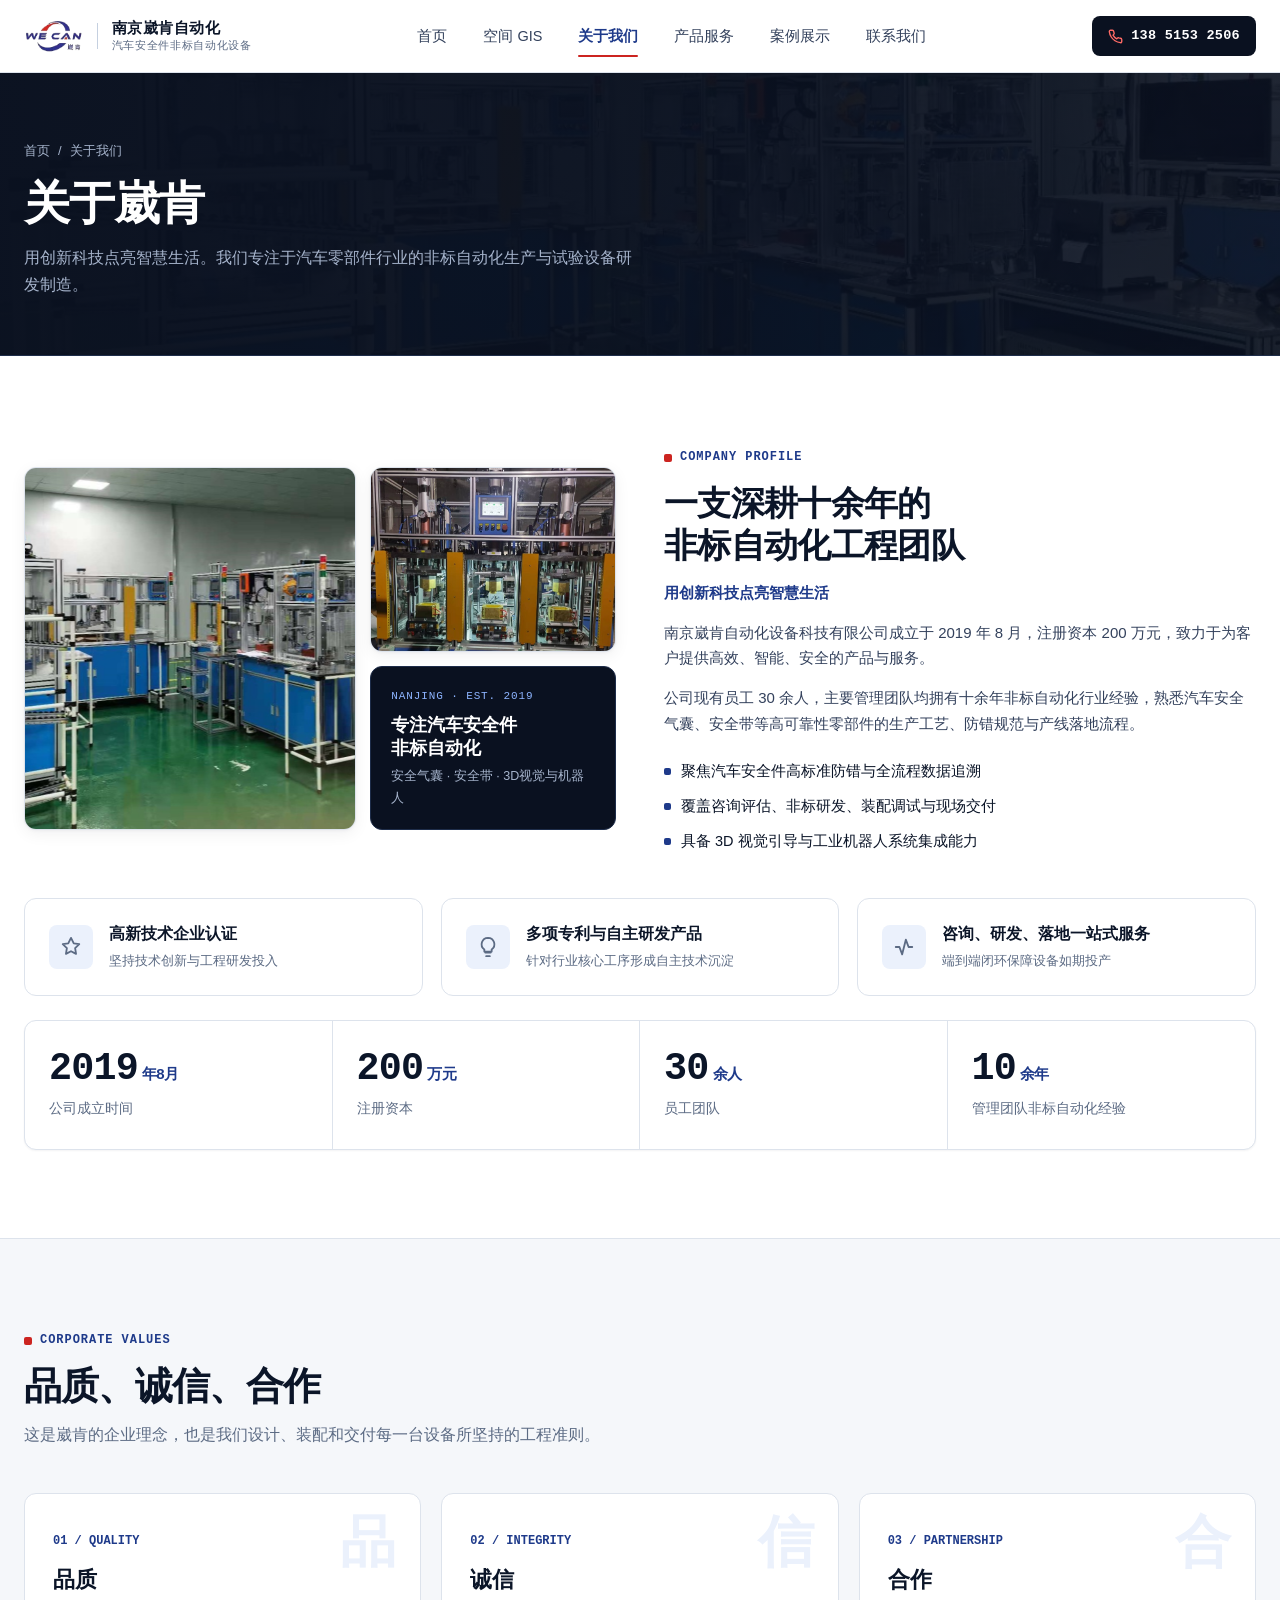
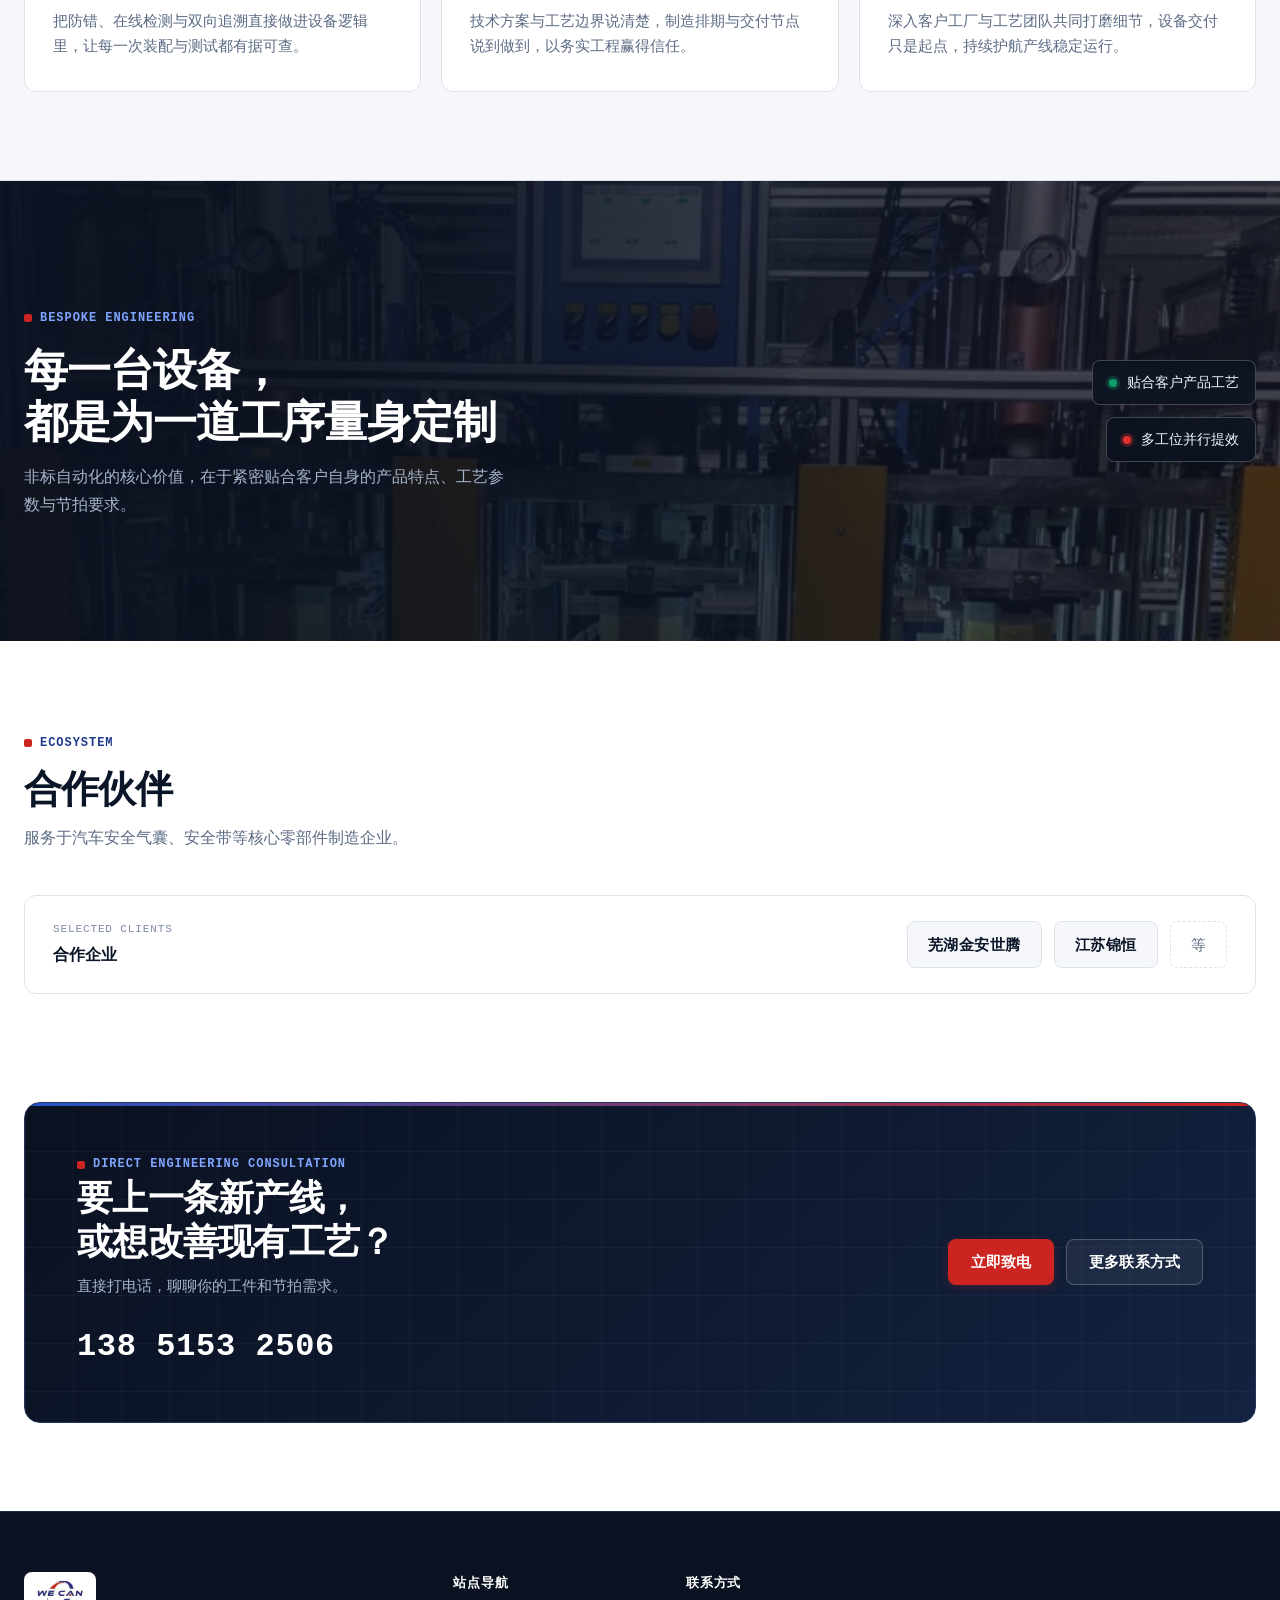
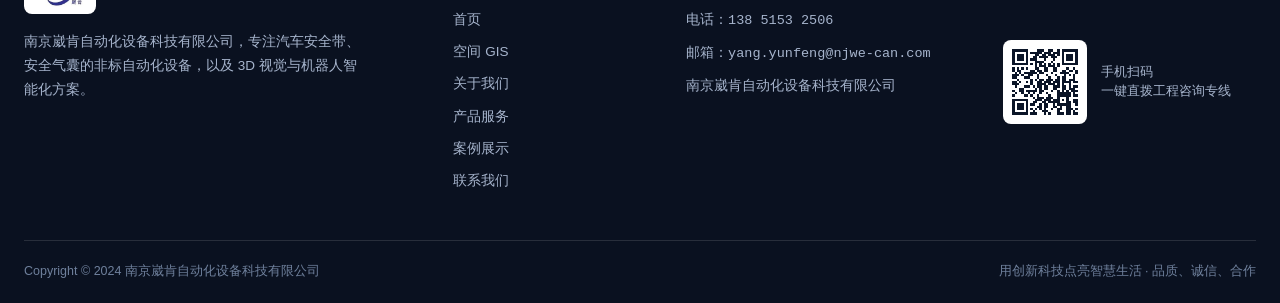
==== about.html @ 0ca87e06 "feat: Nanjing Weiken precision industrial portal and custom WebGIS spatial workbench" ====
<!DOCTYPE html>
<html lang="zh-CN">
<head>
  <meta charset="utf-8">
  <meta name="viewport" content="width=device-width, initial-scale=1">
  <title>关于我们 | 南京崴肯自动化设备科技有限公司</title>
  <meta name="description" content="南京崴肯自动化设备科技有限公司成立于2019年8月，注册资本200万元，员工30余人，管理团队拥有十余年非标自动化行业经验。">
  <link rel="icon" href="./img/logo.jpg">
  <link rel="stylesheet" href="./css/site.css">
</head>
<body>
  <header class="site-head" id="head">
    <div class="wrap">
      <a class="brand" href="./index.html" aria-label="南京崴肯自动化设备科技有限公司 首页">
        <span class="brand-mark"><img src="./img/logo-clean.png" alt="WE CAN 崴肯"></span>
        <span class="brand-sep" aria-hidden="true"></span>
        <span class="brand-text">
          <strong>南京崴肯自动化</strong>
          <small>汽车安全件非标自动化设备</small>
        </span>
      </a>
      <nav class="nav" id="nav" aria-label="主导航">
        <a href="./index.html">首页</a>
        <a href="./gis.html">空间 GIS</a>
        <a href="./about.html" aria-current="page">关于我们</a>
        <a href="./services.html">产品服务</a>
        <a href="./cases.html">案例展示</a>
        <a href="./contact.html">联系我们</a>
      </nav>
      <div class="head-actions">
        <a class="call-btn" href="tel:13851532506" aria-label="致电 138 5153 2506">
          <svg viewBox="0 0 24 24" fill="none" stroke="currentColor" stroke-width="2.2" stroke-linecap="round" stroke-linejoin="round" aria-hidden="true"><path d="M22 16.9v3a2 2 0 0 1-2.2 2 19.8 19.8 0 0 1-8.6-3.1 19.5 19.5 0 0 1-6-6A19.8 19.8 0 0 1 2.1 4.2 2 2 0 0 1 4.1 2h3a2 2 0 0 1 2 1.7c.1.9.4 1.8.7 2.7a2 2 0 0 1-.5 2.1L8 9.8a16 16 0 0 0 6 6l1.3-1.3a2 2 0 0 1 2.1-.4c.9.3 1.8.6 2.7.7a2 2 0 0 1 1.7 2z"/></svg>
          <span class="mono">138 5153 2506</span>
        </a>
        <button class="menu-btn" type="button" aria-controls="nav" aria-expanded="false" aria-label="打开菜单">
          <svg viewBox="0 0 24 24" fill="none" stroke="currentColor" stroke-width="2" stroke-linecap="round" aria-hidden="true"><path d="M4 7h16M4 12h16M4 17h16"/></svg>
        </button>
      </div>
    </div>
  </header>

  <main>
    <section class="page-hero">
      <div class="page-hero-bg" aria-hidden="true">
        <img src="./img/case-airbag-line.jpg" alt="" style="object-position:center 45%">
      </div>
      <div class="wrap">
        <p class="crumb rv"><a href="./index.html">首页</a> / <span>关于我们</span></p>
        <h1 class="rv d1">关于崴肯</h1>
        <p class="sub rv d2">用创新科技点亮智慧生活。我们专注于汽车零部件行业的非标自动化生产与试验设备研发制造。</p>
      </div>
    </section>

    <section class="sec">
      <div class="wrap">
        <div class="split-sec">
          <div class="about-mosaic rv">
            <div class="mosaic-card tall">
              <img src="./img/case-airbag-line.jpg" alt="南京崴肯安全气囊生产线实拍">
            </div>
            <div class="mosaic-card">
              <img src="./img/case-thermoform.jpg" alt="DAB 气袋热成型设备实拍" style="aspect-ratio:4/3;object-position:center 38%">
            </div>
            <div class="mosaic-stat">
              <small>NANJING · EST. 2019</small>
              <strong style="font-size:18px">专注汽车安全件<br>非标自动化</strong>
              <span>安全气囊 · 安全带 · 3D视觉与机器人</span>
            </div>
          </div>

          <div class="prose">
            <span class="eyebrow rv">COMPANY PROFILE</span>
            <h2 class="rv d1">一支深耕十余年的<br>非标自动化工程团队</h2>
            <p class="kicker rv d1">用创新科技点亮智慧生活</p>
            <p class="rv d2">南京崴肯自动化设备科技有限公司成立于 2019 年 8 月，注册资本 200 万元，致力于为客户提供高效、智能、安全的产品与服务。</p>
            <p class="rv d2">公司现有员工 30 余人，主要管理团队均拥有十余年非标自动化行业经验，熟悉汽车安全气囊、安全带等高可靠性零部件的生产工艺、防错规范与产线落地流程。</p>
            <ul class="feat-list rv d3">
              <li>聚焦汽车安全件高标准防错与全流程数据追溯</li>
              <li>覆盖咨询评估、非标研发、装配调试与现场交付</li>
              <li>具备 3D 视觉引导与工业机器人系统集成能力</li>
            </ul>
          </div>
        </div>

        <div class="cred-grid">
          <div class="cred-card rv">
            <span class="cred-icon"><svg viewBox="0 0 24 24" fill="none" stroke="currentColor" stroke-width="2" stroke-linecap="round" stroke-linejoin="round" aria-hidden="true"><path d="M12 2l3 6 6 .9-4.5 4.3 1 6.3L12 16.6 6.5 19.5l1-6.3L3 8.9 9 8z"/></svg></span>
            <div>
              <strong>高新技术企业认证</strong>
              <span>坚持技术创新与工程研发投入</span>
            </div>
          </div>
          <div class="cred-card rv d1">
            <span class="cred-icon"><svg viewBox="0 0 24 24" fill="none" stroke="currentColor" stroke-width="2" stroke-linecap="round" stroke-linejoin="round" aria-hidden="true"><path d="M9 18h6M10 22h4M12 2a7 7 0 0 0-4 12.7V17h8v-2.3A7 7 0 0 0 12 2z"/></svg></span>
            <div>
              <strong>多项专利与自主研发产品</strong>
              <span>针对行业核心工序形成自主技术沉淀</span>
            </div>
          </div>
          <div class="cred-card rv d2">
            <span class="cred-icon"><svg viewBox="0 0 24 24" fill="none" stroke="currentColor" stroke-width="2" stroke-linecap="round" stroke-linejoin="round" aria-hidden="true"><path d="M3 12h4l3 8 4-16 3 8h4"/></svg></span>
            <div>
              <strong>咨询、研发、落地一站式服务</strong>
              <span>端到端闭环保障设备如期投产</span>
            </div>
          </div>
        </div>

        <div class="kpi-box rv" style="margin-top:24px">
          <div class="kpi-grid">
            <div class="kpi-item">
              <div class="kpi-val"><span data-count="2019">2019</span><small>年8月</small></div>
              <div class="kpi-label">公司成立时间</div>
            </div>
            <div class="kpi-item">
              <div class="kpi-val"><span data-count="200">200</span><small>万元</small></div>
              <div class="kpi-label">注册资本</div>
            </div>
            <div class="kpi-item">
              <div class="kpi-val"><span data-count="30">30</span><small>余人</small></div>
              <div class="kpi-label">员工团队</div>
            </div>
            <div class="kpi-item">
              <div class="kpi-val"><span data-count="10">10</span><small>余年</small></div>
              <div class="kpi-label">管理团队非标自动化经验</div>
            </div>
          </div>
        </div>
      </div>
    </section>

    <section class="sec sec-subtle">
      <div class="wrap">
        <div class="sec-head">
          <div>
            <span class="eyebrow rv">CORPORATE VALUES</span>
            <h2 class="sec-title rv d1">品质、诚信、合作</h2>
            <p class="sec-lead rv d1">这是崴肯的企业理念，也是我们设计、装配和交付每一台设备所坚持的工程准则。</p>
          </div>
        </div>
        <div class="values-grid">
          <div class="value-card rv">
            <span class="value-glyph" aria-hidden="true">品</span>
            <span class="mono" style="font-size:12px;color:var(--brand);font-weight:600">01 / QUALITY</span>
            <h3>品质</h3>
            <p>把防错、在线检测与双向追溯直接做进设备逻辑里，让每一次装配与测试都有据可查。</p>
          </div>
          <div class="value-card rv d1">
            <span class="value-glyph" aria-hidden="true">信</span>
            <span class="mono" style="font-size:12px;color:var(--brand);font-weight:600">02 / INTEGRITY</span>
            <h3>诚信</h3>
            <p>技术方案与工艺边界说清楚，制造排期与交付节点说到做到，以务实工程赢得信任。</p>
          </div>
          <div class="value-card rv d2">
            <span class="value-glyph" aria-hidden="true">合</span>
            <span class="mono" style="font-size:12px;color:var(--brand);font-weight:600">03 / PARTNERSHIP</span>
            <h3>合作</h3>
            <p>深入客户工厂与工艺团队共同打磨细节，设备交付只是起点，持续护航产线稳定运行。</p>
          </div>
        </div>
      </div>
    </section>

    <section class="equip-band" aria-label="定制化设备理念">
      <div class="equip-band-bg" aria-hidden="true">
        <img src="./img/case-thermoform.jpg" alt="DAB 气袋热成型设备实拍" style="object-position:center 35%">
      </div>
      <div class="wrap">
        <div class="equip-band-inner">
          <div>
            <span class="eyebrow on-dark rv">BESPOKE ENGINEERING</span>
            <h2 class="rv d1">每一台设备，<br>都是为一道工序量身定制</h2>
            <p class="rv d2">非标自动化的核心价值，在于紧密贴合客户自身的产品特点、工艺参数与节拍要求。</p>
          </div>
          <div class="equip-callouts rv d2">
            <span class="callout-chip ok"><i aria-hidden="true"></i>贴合客户产品工艺</span>
            <span class="callout-chip"><i aria-hidden="true"></i>多工位并行提效</span>
          </div>
        </div>
      </div>
    </section>

    <section class="sec">
      <div class="wrap">
        <div class="sec-head">
          <div>
            <span class="eyebrow rv">ECOSYSTEM</span>
            <h2 class="sec-title rv d1">合作伙伴</h2>
            <p class="sec-lead rv d1">服务于汽车安全气囊、安全带等核心零部件制造企业。</p>
          </div>
        </div>
        <div class="partners-bar rv" style="margin-top:0">
          <div class="partners-label">
            <small>SELECTED CLIENTS</small>
            <strong>合作企业</strong>
          </div>
          <div class="partner-list">
            <span class="partner-item">芜湖金安世腾</span>
            <span class="partner-item">江苏锦恒</span>
            <span class="partner-item more">等</span>
          </div>
        </div>
      </div>
    </section>

    <div class="cta-wrap">
      <div class="wrap">
        <div class="cta-card rv">
          <div>
            <span class="eyebrow on-dark">DIRECT ENGINEERING CONSULTATION</span>
            <h2>要上一条新产线，<br>或想改善现有工艺？</h2>
            <p>直接打电话，聊聊你的工件和节拍需求。</p>
            <a class="cta-phone" href="tel:13851532506">138 5153 2506</a>
          </div>
          <div class="cta-actions">
            <a class="btn btn-red" href="tel:13851532506">立即致电</a>
            <a class="btn btn-ghost-dark" href="./contact.html">更多联系方式</a>
          </div>
        </div>
      </div>
    </div>
  </main>

  <footer class="site-foot">
    <div class="wrap foot-top">
      <div>
        <span class="foot-brand-badge"><img src="./img/logo.jpg" alt="WE CAN 崴肯"></span>
        <p class="foot-desc">南京崴肯自动化设备科技有限公司，专注汽车安全带、安全气囊的非标自动化设备，以及 3D 视觉与机器人智能化方案。</p>
      </div>
      <div>
        <h4>站点导航</h4>
        <ul class="foot-links">
          <li><a href="./index.html">首页</a></li>
          <li><a href="./gis.html">空间 GIS</a></li>
          <li><a href="./about.html">关于我们</a></li>
          <li><a href="./services.html">产品服务</a></li>
          <li><a href="./cases.html">案例展示</a></li>
          <li><a href="./contact.html">联系我们</a></li>
        </ul>
      </div>
      <div>
        <h4>联系方式</h4>
        <ul class="foot-links">
          <li><a href="tel:13851532506">电话：<span class="mono">138 5153 2506</span></a></li>
          <li><a href="mailto:yang.yunfeng@njwe-can.com">邮箱：<span class="mono">yang.yunfeng@njwe-can.com</span></a></li>
          <li>南京崴肯自动化设备科技有限公司</li>
        </ul>
      </div>
      <div class="foot-qr">
        <div class="foot-qr-box"><img src="./img/contact-qr.svg" alt="扫码拨打咨询电话 138 5153 2506"></div>
        <span>手机扫码<br>一键直拨工程咨询专线</span>
      </div>
    </div>
    <div class="wrap foot-bot">
      <span>Copyright © 2024 南京崴肯自动化设备科技有限公司</span>
      <span>用创新科技点亮智慧生活 · 品质、诚信、合作</span>
    </div>
  </footer>
  <script src="./js/site.js"></script>
</body>
</html>
---- css/site.css ----
/* ==========================================================================
   南京崴肯自动化设备科技有限公司 (WE CAN 崴肯)
   Precision Industrial Design System — v4.0
   Aesthetic: Swiss / German Precision Automation Editorial
   ========================================================================== */

:root {
  /* Surfaces — Architectural Daylight + Precision Anodized Dark */
  --bg: #FFFFFF;
  --bg-subtle: #F5F7FA;
  --bg-muted: #EDF1F7;
  --surface: #FFFFFF;
  --dark: #0A1120;
  --dark-2: #111B2E;
  --dark-3: #18253E;

  /* Ink */
  --ink: #0B1528;
  --ink-2: #33415C;
  --ink-3: #5C6B84;
  --ink-muted: #7C8AA3;
  --ink-on-dark: #F1F5FB;
  --ink-on-dark-2: #A6B4CC;
  --ink-on-dark-3: #6F809C;

  /* Brand Palette — Derived directly from WE CAN 崴肯 official mark */
  --brand: #1E3A8A;
  --brand-hi: #2553C7;
  --brand-soft: #EBF1FC;
  --brand-tint: rgba(37, 83, 199, 0.08);
  --red: #CC2420;
  --red-hi: #E0312C;
  --red-soft: #FDECEC;
  --ok: #0F9D6B;
  --ok-soft: rgba(15, 157, 107, 0.14);
  --warn: #D97706;
  --warn-soft: rgba(217, 119, 6, 0.16);

  /* Hairlines & Structural Rules */
  --line: #DDE3EC;
  --line-strong: #C5D0E0;
  --line-dark: rgba(255, 255, 255, 0.12);
  --line-dark-strong: rgba(255, 255, 255, 0.22);

  /* Typography */
  --font-sans: "PingFang SC", "HarmonyOS Sans SC", "Microsoft YaHei UI", "Microsoft YaHei", "Noto Sans SC", -apple-system, BlinkMacSystemFont, sans-serif;
  --font-mono: "JetBrains Mono", "Bahnschrift", "DIN Alternate", "SFMono-Regular", "Consolas", monospace;

  /* Layout & Radius */
  --wrap: 1240px;
  --r-xs: 4px;
  --r-sm: 8px;
  --r-md: 12px;
  --r-lg: 16px;
  --nav-h: 72px;

  /* Shadows — restrained architectural elevation */
  --shadow-xs: 0 1px 2px rgba(11, 21, 40, 0.05);
  --shadow-sm: 0 4px 16px rgba(11, 21, 40, 0.06), 0 1px 3px rgba(11, 21, 40, 0.04);
  --shadow-md: 0 14px 36px rgba(11, 21, 40, 0.09), 0 2px 8px rgba(11, 21, 40, 0.04);
  --shadow-dark: 0 24px 60px rgba(4, 9, 20, 0.42);

  /* Motion */
  --ease: cubic-bezier(0.22, 1, 0.36, 1);
}

/* ================= Reset & Base ================= */
*,
*::before,
*::after {
  box-sizing: border-box;
}

html {
  scroll-behavior: smooth;
  text-size-adjust: 100%;
}

body {
  margin: 0;
  font-family: var(--font-sans);
  font-size: 15px;
  line-height: 1.72;
  color: var(--ink);
  background: var(--bg);
  -webkit-font-smoothing: antialiased;
  -moz-osx-font-smoothing: grayscale;
  overflow-x: hidden;
}

img,
svg {
  display: block;
  max-width: 100%;
}

a {
  color: inherit;
  text-decoration: none;
}

button,
input,
select,
textarea {
  font: inherit;
  color: inherit;
}

h1, h2, h3, h4, p, figure, ul, ol {
  margin: 0;
}

ul, ol {
  padding: 0;
  list-style: none;
}

::selection {
  background: var(--brand);
  color: #fff;
}

:focus-visible {
  outline: 2px solid var(--brand-hi);
  outline-offset: 3px;
  border-radius: 4px;
}

.wrap {
  width: min(var(--wrap), 100% - 48px);
  margin-inline: auto;
}

.mono,
.num {
  font-family: var(--font-mono);
  font-variant-numeric: tabular-nums;
}

.sr-only {
  position: absolute;
  width: 1px;
  height: 1px;
  overflow: hidden;
  clip: rect(0 0 0 0);
  white-space: nowrap;
}

/* ================= Scroll Progress Bar ================= */
.scroll-progress {
  position: fixed;
  top: 0;
  left: 0;
  height: 2.5px;
  width: 0%;
  background: linear-gradient(90deg, var(--brand) 0%, var(--brand-hi) 75%, var(--red) 100%);
  z-index: 120;
  pointer-events: none;
  transition: width 0.08s linear;
}

/* ================= Header & Navigation ================= */
.site-head {
  position: sticky;
  top: 0;
  z-index: 90;
  background: rgba(255, 255, 255, 0.92);
  backdrop-filter: blur(14px) saturate(1.2);
  -webkit-backdrop-filter: blur(14px) saturate(1.2);
  border-bottom: 1px solid var(--line);
  transition: box-shadow 0.25s var(--ease), background-color 0.25s var(--ease);
}

.site-head.scrolled {
  background: rgba(255, 255, 255, 0.97);
  box-shadow: 0 4px 20px rgba(11, 21, 40, 0.06);
}

.site-head .wrap {
  display: flex;
  align-items: center;
  justify-content: space-between;
  gap: 24px;
  height: var(--nav-h);
}

.brand {
  display: inline-flex;
  align-items: center;
  gap: 14px;
  flex: none;
}

.brand-mark {
  display: inline-flex;
  align-items: center;
  height: 36px;
}

.brand-mark img {
  height: 34px;
  width: auto;
  object-fit: contain;
}

.brand-sep {
  width: 1px;
  height: 26px;
  background: var(--line-strong);
}

.brand-text {
  display: flex;
  flex-direction: column;
  line-height: 1.2;
}

.brand-text strong {
  font-size: 15px;
  font-weight: 700;
  color: var(--ink);
  letter-spacing: 0.03em;
}

.brand-text small {
  font-size: 11px;
  color: var(--ink-3);
  letter-spacing: 0.06em;
  margin-top: 2px;
}

.nav {
  display: flex;
  align-items: center;
  gap: 6px;
}

.nav a {
  position: relative;
  padding: 8px 15px;
  font-size: 14.5px;
  font-weight: 500;
  color: var(--ink-2);
  border-radius: var(--r-xs);
  transition: color 0.2s, background-color 0.2s;
}

.nav a:hover {
  color: var(--brand);
  background: var(--bg-subtle);
}

.nav a[aria-current="page"] {
  color: var(--brand);
  font-weight: 600;
}

.nav a[aria-current="page"]::after {
  content: "";
  position: absolute;
  left: 15px;
  right: 15px;
  bottom: -1px;
  height: 2px;
  background: var(--red);
  border-radius: 2px;
}

.head-actions {
  display: flex;
  align-items: center;
  gap: 12px;
  flex: none;
}

.call-btn {
  display: inline-flex;
  align-items: center;
  gap: 8px;
  height: 40px;
  padding: 0 16px;
  border-radius: var(--r-sm);
  background: var(--dark);
  color: #fff;
  font-size: 13.5px;
  font-weight: 600;
  letter-spacing: 0.02em;
  transition: background-color 0.2s var(--ease), transform 0.2s var(--ease);
}

.call-btn svg {
  width: 15px;
  height: 15px;
  color: #FF6B66;
}

.call-btn:hover {
  background: var(--brand);
  transform: translateY(-1px);
}

.menu-btn {
  display: none;
  align-items: center;
  justify-content: center;
  width: 40px;
  height: 40px;
  border: 1px solid var(--line);
  border-radius: var(--r-sm);
  background: #fff;
  color: var(--ink);
  cursor: pointer;
}

.menu-btn svg {
  width: 20px;
  height: 20px;
}

/* ================= Buttons ================= */
.btn {
  display: inline-flex;
  align-items: center;
  justify-content: center;
  gap: 9px;
  height: 46px;
  padding: 0 22px;
  border-radius: var(--r-sm);
  font-size: 14.5px;
  font-weight: 600;
  letter-spacing: 0.01em;
  border: 1px solid transparent;
  cursor: pointer;
  transition: background-color 0.2s var(--ease), border-color 0.2s var(--ease), color 0.2s var(--ease), transform 0.2s var(--ease), box-shadow 0.2s var(--ease);
  white-space: nowrap;
}

.btn svg {
  width: 16px;
  height: 16px;
  flex: none;
}

.btn-primary {
  background: var(--brand);
  color: #fff;
  box-shadow: 0 2px 10px rgba(30, 58, 138, 0.22);
}

.btn-primary:hover {
  background: var(--brand-hi);
  transform: translateY(-1px);
  box-shadow: 0 6px 18px rgba(37, 83, 199, 0.28);
}

.btn-red {
  background: var(--red);
  color: #fff;
  box-shadow: 0 2px 10px rgba(204, 36, 32, 0.24);
}

.btn-red:hover {
  background: var(--red-hi);
  transform: translateY(-1px);
  box-shadow: 0 6px 20px rgba(204, 36, 32, 0.34);
}

.btn-outline {
  background: #fff;
  color: var(--ink);
  border-color: var(--line-strong);
}

.btn-outline:hover {
  border-color: var(--brand);
  color: var(--brand);
  background: var(--brand-soft);
}

.btn-ghost-dark {
  background: rgba(255, 255, 255, 0.06);
  color: #fff;
  border-color: var(--line-dark-strong);
}

.btn-ghost-dark:hover {
  background: rgba(255, 255, 255, 0.14);
  border-color: rgba(255, 255, 255, 0.4);
}

.btn-sm {
  height: 36px;
  padding: 0 14px;
  font-size: 13px;
}

/* ================= Section Headings & Architectural Labels ================= */
.eyebrow {
  display: inline-flex;
  align-items: center;
  gap: 8px;
  font-family: var(--font-mono);
  font-size: 12px;
  font-weight: 600;
  letter-spacing: 0.08em;
  text-transform: uppercase;
  color: var(--brand);
}

.eyebrow::before {
  content: "";
  width: 8px;
  height: 8px;
  border-radius: 2px;
  background: var(--red);
  flex: none;
}

.eyebrow.on-dark {
  color: #7FA5FF;
}

.sec {
  padding: 88px 0;
}

.sec-subtle {
  background: var(--bg-subtle);
  border-top: 1px solid var(--line);
  border-bottom: 1px solid var(--line);
}

.sec-dark {
  background: var(--dark);
  color: var(--ink-on-dark);
}

.sec-head {
  display: flex;
  align-items: flex-end;
  justify-content: space-between;
  gap: 24px;
  margin-bottom: 44px;
}

.sec-title {
  font-size: clamp(28px, 3.2vw, 38px);
  font-weight: 700;
  line-height: 1.2;
  letter-spacing: -0.025em;
  color: var(--ink);
  margin-top: 12px;
}

.sec-dark .sec-title {
  color: #fff;
}

.sec-lead {
  margin-top: 12px;
  font-size: 15.5px;
  color: var(--ink-3);
  max-width: 600px;
}

.sec-dark .sec-lead {
  color: var(--ink-on-dark-2);
}

.more-link {
  display: inline-flex;
  align-items: center;
  gap: 8px;
  font-size: 14px;
  font-weight: 600;
  color: var(--brand);
  padding: 8px 0;
  border-bottom: 1.5px solid transparent;
  transition: border-color 0.2s, gap 0.2s;
  white-space: nowrap;
}

.more-link svg {
  width: 16px;
  height: 16px;
}

.more-link:hover {
  border-bottom-color: var(--brand);
  gap: 11px;
}

/* ================= HOME HERO — Split Precision Engineering Stage ================= */
.hero {
  position: relative;
  background:
    linear-gradient(to right, rgba(221, 227, 236, 0.35) 1px, transparent 1px) 0 0 / 64px 64px,
    linear-gradient(to bottom, rgba(221, 227, 236, 0.35) 1px, transparent 1px) 0 0 / 64px 64px,
    linear-gradient(180deg, #F8FAFD 0%, #FFFFFF 100%);
  border-bottom: 1px solid var(--line);
  padding: 56px 0 0;
}

.hero-grid {
  display: grid;
  grid-template-columns: minmax(0, 1.05fr) minmax(0, 0.95fr);
  gap: 44px;
  align-items: center;
  padding-bottom: 56px;
}

.hero-copy h1 {
  margin-top: 18px;
  font-size: clamp(34px, 4.3vw, 54px);
  font-weight: 800;
  line-height: 1.14;
  letter-spacing: -0.03em;
  color: var(--ink);
}

.hero-copy h1 .accent {
  color: var(--brand);
}

.hero-lead {
  margin-top: 20px;
  font-size: 16px;
  line-height: 1.8;
  color: var(--ink-2);
  max-width: 560px;
}

.hero-actions {
  display: flex;
  flex-wrap: wrap;
  gap: 12px;
  margin-top: 30px;
}

.hero-meta {
  display: flex;
  flex-wrap: wrap;
  align-items: center;
  gap: 20px;
  margin-top: 32px;
  padding-top: 22px;
  border-top: 1px solid var(--line);
}

.creed {
  display: inline-flex;
  align-items: center;
  gap: 10px;
  font-size: 13px;
  font-weight: 600;
  color: var(--ink-2);
}

.creed span {
  padding: 3px 10px;
  background: var(--bg-subtle);
  border: 1px solid var(--line);
  border-radius: var(--r-xs);
  letter-spacing: 0.12em;
}

.hero-cert {
  font-size: 13px;
  color: var(--ink-3);
  display: inline-flex;
  align-items: center;
  gap: 6px;
}

.hero-cert i {
  width: 6px;
  height: 6px;
  border-radius: 50%;
  background: var(--ok);
  display: inline-block;
}

/* ================= Interactive CAD 3D Point-Cloud Viewport ================= */
.cad-stage {
  background: var(--dark);
  border: 1px solid #1E2D4A;
  border-radius: var(--r-md);
  overflow: hidden;
  box-shadow: var(--shadow-dark);
  color: var(--ink-on-dark);
  display: flex;
  flex-direction: column;
}

.cad-bar {
  display: flex;
  align-items: center;
  justify-content: space-between;
  gap: 12px;
  padding: 11px 16px;
  background: #0D1628;
  border-bottom: 1px solid var(--line-dark);
  font-family: var(--font-mono);
  font-size: 11.5px;
  color: var(--ink-on-dark-2);
}

.cad-title {
  display: inline-flex;
  align-items: center;
  gap: 8px;
  font-weight: 600;
  color: #E2EBFA;
}

.cad-dot {
  width: 7px;
  height: 7px;
  border-radius: 50%;
  background: var(--ok);
  box-shadow: 0 0 0 3px rgba(15, 157, 107, 0.25);
}

.cad-tag {
  padding: 2px 7px;
  border-radius: 3px;
  background: rgba(255, 255, 255, 0.08);
  color: #9FB5D9;
  font-size: 10.5px;
}

.cad-modes {
  display: flex;
  gap: 6px;
  padding: 10px 14px;
  background: #0E182B;
  border-bottom: 1px solid var(--line-dark);
  overflow-x: auto;
}

.cad-mode-btn {
  padding: 6px 12px;
  border-radius: var(--r-xs);
  border: 1px solid transparent;
  background: transparent;
  color: var(--ink-on-dark-2);
  font-size: 12px;
  font-weight: 500;
  cursor: pointer;
  white-space: nowrap;
  transition: all 0.18s;
}

.cad-mode-btn:hover {
  color: #fff;
  background: rgba(255, 255, 255, 0.06);
}

.cad-mode-btn.active {
  background: rgba(37, 83, 199, 0.28);
  border-color: rgba(114, 158, 255, 0.5);
  color: #fff;
  font-weight: 600;
}

.cad-viewport {
  position: relative;
  height: 360px;
  background:
    radial-gradient(circle at 50% 48%, rgba(37, 83, 199, 0.16), transparent 64%),
    linear-gradient(to right, rgba(255, 255, 255, 0.03) 1px, transparent 1px) 0 0 / 32px 32px,
    linear-gradient(to bottom, rgba(255, 255, 255, 0.03) 1px, transparent 1px) 0 0 / 32px 32px,
    #080E1B;
  cursor: grab;
  user-select: none;
  touch-action: none;
}

.cad-viewport:active {
  cursor: grabbing;
}

.cad-viewport canvas {
  width: 100%;
  height: 100%;
  display: block;
}

/* Precision CAD corner ticks */
.cad-corner {
  position: absolute;
  width: 12px;
  height: 12px;
  pointer-events: none;
  border-color: rgba(140, 174, 235, 0.45);
  border-style: solid;
  border-width: 0;
}
.cad-corner.tl { top: 12px; left: 12px; border-top-width: 1.5px; border-left-width: 1.5px; }
.cad-corner.tr { top: 12px; right: 12px; border-top-width: 1.5px; border-right-width: 1.5px; }
.cad-corner.bl { bottom: 12px; left: 12px; border-bottom-width: 1.5px; border-left-width: 1.5px; }
.cad-corner.br { bottom: 12px; right: 12px; border-bottom-width: 1.5px; border-right-width: 1.5px; }

.cad-hint {
  position: absolute;
  left: 16px;
  bottom: 14px;
  padding: 4px 9px;
  border-radius: 4px;
  background: rgba(8, 14, 27, 0.78);
  border: 1px solid var(--line-dark);
  font-size: 11px;
  color: var(--ink-on-dark-2);
  pointer-events: none;
}

.cad-reset {
  position: absolute;
  right: 14px;
  bottom: 14px;
  padding: 4px 10px;
  border-radius: 4px;
  background: rgba(17, 27, 46, 0.88);
  border: 1px solid var(--line-dark-strong);
  color: #D5E2F8;
  font-size: 11px;
  cursor: pointer;
  transition: background 0.18s;
}

.cad-reset:hover {
  background: var(--brand);
  color: #fff;
  border-color: var(--brand-hi);
}

.cad-telemetry {
  display: grid;
  grid-template-columns: repeat(3, 1fr);
  border-top: 1px solid var(--line-dark);
  background: #0D1628;
}

.cad-telemetry > div {
  padding: 10px 14px;
  border-right: 1px solid var(--line-dark);
}

.cad-telemetry > div:last-child {
  border-right: 0;
}

.cad-telemetry span {
  display: block;
  font-size: 10.5px;
  color: var(--ink-on-dark-3);
  letter-spacing: 0.04em;
}

.cad-telemetry strong {
  display: block;
  margin-top: 2px;
  font-family: var(--font-mono);
  font-size: 13px;
  font-weight: 600;
  color: #EBF2FF;
}

/* ================= KPI Strip (Architectural Hairline Grid) ================= */
.kpi-strip {
  background: #fff;
  border-top: 1px solid var(--line);
}

.kpi-grid {
  display: grid;
  grid-template-columns: repeat(4, 1fr);
}

.kpi-item {
  padding: 28px 24px;
  border-right: 1px solid var(--line);
  position: relative;
}

.kpi-item:first-child {
  padding-left: 0;
}

.kpi-item:last-child {
  border-right: 0;
}

.kpi-val {
  font-family: var(--font-mono);
  font-size: clamp(30px, 3vw, 40px);
  font-weight: 700;
  line-height: 1.05;
  color: var(--ink);
  letter-spacing: -0.02em;
}

.kpi-val small {
  font-family: var(--font-sans);
  font-size: 15px;
  font-weight: 600;
  color: var(--brand);
  margin-left: 4px;
}

.kpi-label {
  margin-top: 8px;
  font-size: 13.5px;
  color: var(--ink-3);
}

/* Standalone boxed KPI card (about page) */
.kpi-box {
  background: #fff;
  border: 1px solid var(--line);
  border-radius: var(--r-md);
  overflow: hidden;
  box-shadow: var(--shadow-xs);
}

.kpi-box .kpi-item:first-child {
  padding-left: 24px;
}

/* ================= Capability Ticker (Restrained Technical Bar) ================= */
.cap-ticker {
  background: var(--dark);
  color: var(--ink-on-dark-2);
  border-bottom: 1px solid #1E2D4A;
  overflow: hidden;
  padding: 13px 0;
}

.cap-ticker-track {
  display: flex;
  width: max-content;
  gap: 32px;
  animation: ticker 34s linear infinite;
}

.cap-ticker:hover .cap-ticker-track {
  animation-play-state: paused;
}

.cap-ticker-track span {
  display: inline-flex;
  align-items: center;
  gap: 12px;
  font-size: 13px;
  font-weight: 500;
  letter-spacing: 0.04em;
  white-space: nowrap;
}

.cap-ticker-track span::before {
  content: "";
  width: 5px;
  height: 5px;
  background: var(--red);
  border-radius: 1px;
}

@keyframes ticker {
  from { transform: translateX(0); }
  to { transform: translateX(-50%); }
}

/* ================= Services Cards (Swiss Precision Bento) ================= */
.svc-grid {
  display: grid;
  grid-template-columns: repeat(3, 1fr);
  gap: 20px;
}

.svc-card {
  position: relative;
  display: flex;
  flex-direction: column;
  padding: 32px 28px;
  background: #fff;
  border: 1px solid var(--line);
  border-radius: var(--r-md);
  transition: border-color 0.25s var(--ease), transform 0.25s var(--ease), box-shadow 0.25s var(--ease);
  overflow: hidden;
}

.svc-card::before {
  content: "";
  position: absolute;
  top: 0;
  left: 0;
  right: 0;
  height: 3px;
  background: transparent;
  transition: background-color 0.25s;
}

.svc-card:hover {
  border-color: var(--brand-hi);
  transform: translateY(-4px);
  box-shadow: var(--shadow-md);
}

.svc-card:hover::before {
  background: var(--brand);
}

.svc-top {
  display: flex;
  align-items: center;
  justify-content: space-between;
  margin-bottom: 24px;
}

.svc-icon {
  width: 48px;
  height: 48px;
  border-radius: var(--r-sm);
  display: grid;
  place-items: center;
  background: var(--brand-soft);
  color: var(--brand);
  border: 1px solid rgba(30, 58, 138, 0.12);
}

.svc-icon.red {
  background: var(--red-soft);
  color: var(--red);
  border-color: rgba(204, 36, 32, 0.15);
}

.svc-icon.slate {
  background: var(--bg-muted);
  color: var(--ink);
  border-color: var(--line-strong);
}

.svc-icon svg {
  width: 24px;
  height: 24px;
}

.svc-idx {
  font-family: var(--font-mono);
  font-size: 12px;
  font-weight: 600;
  color: var(--ink-muted);
  letter-spacing: 0.08em;
}

.svc-card h3 {
  font-size: 19px;
  font-weight: 700;
  line-height: 1.38;
  color: var(--ink);
}

.svc-card p {
  margin-top: 12px;
  font-size: 14.5px;
  color: var(--ink-3);
  flex: 1;
}

.svc-foot {
  margin-top: 24px;
  padding-top: 16px;
  border-top: 1px solid var(--line);
  display: flex;
  align-items: center;
  justify-content: space-between;
  font-size: 13px;
  font-weight: 600;
  color: var(--brand);
}

.svc-foot svg {
  width: 15px;
  height: 15px;
  transition: transform 0.2s;
}

.svc-card:hover .svc-foot svg {
  transform: translateX(4px);
}

/* ================= Process Strip (01 咨询 / 02 研发 / 03 落地) ================= */
.process-grid {
  display: grid;
  grid-template-columns: repeat(3, 1fr);
  background: #fff;
  border: 1px solid var(--line);
  border-radius: var(--r-md);
  overflow: hidden;
  margin-top: 24px;
}

.process-step {
  display: flex;
  align-items: flex-start;
  gap: 16px;
  padding: 24px 26px;
  border-right: 1px solid var(--line);
}

.process-step:last-child {
  border-right: 0;
}

.step-num {
  font-family: var(--font-mono);
  font-size: 13px;
  font-weight: 700;
  color: var(--brand);
  background: var(--brand-soft);
  padding: 5px 10px;
  border-radius: var(--r-xs);
  flex: none;
  margin-top: 2px;
}

.process-step h4 {
  font-size: 16px;
  font-weight: 700;
  color: var(--ink);
}

.process-step p {
  margin-top: 4px;
  font-size: 13.5px;
  color: var(--ink-3);
}

/* ================= Full-Bleed Architectural Equipment Showcase Band ================= */
.equip-band {
  position: relative;
  min-height: 460px;
  display: flex;
  align-items: center;
  overflow: hidden;
  background: var(--dark);
  color: #fff;
}

.equip-band-bg {
  position: absolute;
  inset: 0;
}

.equip-band-bg img {
  width: 100%;
  height: 100%;
  object-fit: cover;
  object-position: center 45%;
  opacity: 0.48;
  transform: scale(1.03);
}

.equip-band-bg::after {
  content: "";
  position: absolute;
  inset: 0;
  background: linear-gradient(90deg, rgba(10, 17, 32, 0.94) 0%, rgba(10, 17, 32, 0.72) 48%, rgba(10, 17, 32, 0.25) 100%);
}

.equip-band-inner {
  position: relative;
  z-index: 2;
  display: grid;
  grid-template-columns: minmax(0, 1fr) minmax(0, 1fr);
  gap: 40px;
  align-items: center;
  padding: 72px 0;
}

.equip-band h2 {
  font-size: clamp(30px, 3.6vw, 44px);
  font-weight: 800;
  line-height: 1.18;
  letter-spacing: -0.025em;
  margin-top: 14px;
}

.equip-band p {
  margin-top: 16px;
  font-size: 16px;
  color: var(--ink-on-dark-2);
  max-width: 480px;
}

.equip-callouts {
  display: flex;
  flex-direction: column;
  gap: 12px;
  align-items: flex-end;
}

.callout-chip {
  display: inline-flex;
  align-items: center;
  gap: 10px;
  padding: 10px 16px;
  background: rgba(10, 17, 32, 0.84);
  backdrop-filter: blur(8px);
  border: 1px solid var(--line-dark-strong);
  border-radius: var(--r-sm);
  font-size: 13.5px;
  font-weight: 500;
  color: #EEF4FF;
}

.callout-chip i {
  width: 8px;
  height: 8px;
  border-radius: 50%;
  background: var(--red-hi);
  box-shadow: 0 0 0 3px rgba(224, 49, 44, 0.28);
}

.callout-chip.ok i {
  background: var(--ok);
  box-shadow: 0 0 0 3px rgba(15, 157, 107, 0.28);
}

/* ================= Interactive MES Bidirectional Traceability Console ================= */
.mes-console {
  background: var(--dark);
  border: 1px solid #1E2D4A;
  border-radius: var(--r-lg);
  overflow: hidden;
  color: var(--ink-on-dark);
  box-shadow: var(--shadow-dark);
}

.mes-top {
  display: flex;
  flex-wrap: wrap;
  align-items: center;
  justify-content: space-between;
  gap: 16px;
  padding: 20px 26px;
  background: #0D1628;
  border-bottom: 1px solid var(--line-dark);
}

.mes-title-group h3 {
  font-size: 18px;
  font-weight: 700;
  color: #fff;
  display: flex;
  align-items: center;
  gap: 10px;
}

.mes-badge {
  font-family: var(--font-mono);
  font-size: 11px;
  font-weight: 600;
  padding: 2px 8px;
  border-radius: 4px;
  background: rgba(37, 83, 199, 0.28);
  border: 1px solid rgba(114, 158, 255, 0.4);
  color: #B4CDFF;
}

.mes-title-group p {
  margin-top: 4px;
  font-size: 13px;
  color: var(--ink-on-dark-2);
}

.mes-controls {
  display: flex;
  flex-wrap: wrap;
  align-items: center;
  gap: 10px;
}

.seg-group {
  display: inline-flex;
  background: #080E1B;
  border: 1px solid var(--line-dark);
  border-radius: var(--r-sm);
  padding: 3px;
}

.seg-btn {
  padding: 7px 14px;
  border: 0;
  border-radius: 6px;
  background: transparent;
  color: var(--ink-on-dark-2);
  font-size: 12.5px;
  font-weight: 600;
  cursor: pointer;
  transition: all 0.18s;
}

.seg-btn.active {
  background: var(--brand-hi);
  color: #fff;
}

.mes-samples {
  display: flex;
  flex-wrap: wrap;
  align-items: center;
  gap: 8px;
  padding: 14px 26px;
  background: #0E182B;
  border-bottom: 1px solid var(--line-dark);
}

.mes-samples-label {
  font-size: 12px;
  color: var(--ink-on-dark-3);
  margin-right: 4px;
}

.sn-pill {
  display: inline-flex;
  align-items: center;
  gap: 8px;
  padding: 6px 12px;
  border-radius: var(--r-xs);
  background: rgba(255, 255, 255, 0.04);
  border: 1px solid var(--line-dark);
  font-family: var(--font-mono);
  font-size: 12px;
  color: var(--ink-on-dark-2);
  cursor: pointer;
  transition: all 0.18s;
}

.sn-pill:hover {
  border-color: rgba(255, 255, 255, 0.3);
  color: #fff;
}

.sn-pill.active {
  background: rgba(37, 83, 199, 0.25);
  border-color: #6B97FF;
  color: #fff;
}

.sn-status {
  font-size: 10px;
  font-weight: 700;
  padding: 1px 6px;
  border-radius: 3px;
}

.sn-status.ok {
  background: var(--ok-soft);
  color: #34D399;
}

.sn-status.ng {
  background: rgba(224, 49, 44, 0.22);
  color: #FF8A85;
}

.mes-body {
  padding: 26px;
}

/* 5-Station Pipeline */
.station-flow {
  display: grid;
  grid-template-columns: repeat(5, 1fr);
  gap: 12px;
  position: relative;
}

.station-node {
  position: relative;
  text-align: left;
  padding: 16px 14px;
  border-radius: var(--r-sm);
  background: var(--dark-2);
  border: 1px solid var(--line-dark);
  cursor: pointer;
  transition: all 0.2s var(--ease);
}

.station-node:hover {
  border-color: rgba(114, 158, 255, 0.5);
  transform: translateY(-2px);
}

.station-node.active {
  background: #162441;
  border-color: #6B97FF;
  box-shadow: 0 0 0 1px rgba(107, 151, 255, 0.4);
}

.station-node.blocked {
  border-color: rgba(224, 49, 44, 0.65);
  background: rgba(204, 36, 32, 0.12);
}

.station-node.skipped {
  opacity: 0.48;
}

.st-head {
  display: flex;
  align-items: center;
  justify-content: space-between;
  font-family: var(--font-mono);
  font-size: 11px;
  color: var(--ink-on-dark-3);
}

.st-pill {
  padding: 2px 6px;
  border-radius: 3px;
  font-weight: 700;
  font-size: 10px;
}

.st-pill.ok { background: var(--ok-soft); color: #34D399; }
.st-pill.ng { background: rgba(224, 49, 44, 0.25); color: #FF8A85; }
.st-pill.hold { background: rgba(255, 255, 255, 0.08); color: #94A3B8; }

.station-node h4 {
  margin-top: 10px;
  font-size: 14px;
  font-weight: 700;
  color: #fff;
}

.station-node p {
  margin-top: 4px;
  font-size: 12px;
  color: var(--ink-on-dark-2);
  line-height: 1.5;
}

/* Detail Telemetry Drawer */
.mes-detail {
  margin-top: 20px;
  padding: 20px 22px;
  border-radius: var(--r-sm);
  background: #080E1B;
  border: 1px solid var(--line-dark);
  display: grid;
  grid-template-columns: minmax(0, 1.15fr) minmax(0, 0.85fr);
  gap: 24px;
  align-items: start;
}

.mes-detail h4 {
  font-size: 15.5px;
  font-weight: 700;
  color: #fff;
  display: flex;
  align-items: center;
  gap: 10px;
}

.mes-detail-desc {
  margin-top: 8px;
  font-size: 13.5px;
  color: var(--ink-on-dark-2);
}

.mes-kv-grid {
  margin-top: 16px;
  display: grid;
  grid-template-columns: repeat(2, 1fr);
  gap: 10px;
}

.mes-kv {
  padding: 10px 12px;
  border-radius: 6px;
  background: var(--dark-2);
  border: 1px solid var(--line-dark);
}

.mes-kv span {
  display: block;
  font-size: 11px;
  color: var(--ink-on-dark-3);
}

.mes-kv strong {
  display: block;
  margin-top: 3px;
  font-family: var(--font-mono);
  font-size: 13px;
  color: #EBF2FF;
}

.mes-genealogy {
  padding: 16px;
  border-radius: 6px;
  background: var(--dark-2);
  border: 1px solid var(--line-dark);
}

.mes-genealogy-head {
  display: flex;
  align-items: center;
  justify-content: space-between;
  font-family: var(--font-mono);
  font-size: 11.5px;
  color: #9FB5D9;
  margin-bottom: 12px;
}

.genealogy-list {
  display: flex;
  flex-direction: column;
  gap: 8px;
}

.genealogy-row {
  display: flex;
  align-items: center;
  justify-content: space-between;
  gap: 10px;
  padding: 8px 10px;
  border-radius: 5px;
  background: rgba(8, 14, 27, 0.65);
  border: 1px solid var(--line-dark);
  font-size: 12.5px;
}

.genealogy-row span {
  color: var(--ink-on-dark-2);
}

.genealogy-row code {
  font-family: var(--font-mono);
  font-size: 12px;
  color: #8DB4FF;
}

/* ================= Case Cards (Home Editorial Gallery) ================= */
.cases-home-grid {
  display: grid;
  grid-template-columns: 1.2fr 1fr;
  gap: 20px;
}

.case-tile {
  display: flex;
  flex-direction: column;
  background: #fff;
  border: 1px solid var(--line);
  border-radius: var(--r-md);
  overflow: hidden;
  transition: border-color 0.25s var(--ease), transform 0.25s var(--ease), box-shadow 0.25s var(--ease);
}

.case-tile:hover {
  border-color: var(--brand-hi);
  transform: translateY(-3px);
  box-shadow: var(--shadow-md);
}

.case-tile.featured {
  grid-row: span 2;
}

.case-tile-media {
  position: relative;
  overflow: hidden;
  background: var(--bg-muted);
  aspect-ratio: 16 / 10;
}

.case-tile.featured .case-tile-media {
  aspect-ratio: 16 / 11;
  flex: 1;
  min-height: 290px;
}

/* Precision framed display for smaller photo (产品3.jpg) so it stays crisp */
.case-tile-media.framed {
  background:
    linear-gradient(to right, rgba(30, 58, 138, 0.05) 1px, transparent 1px) 0 0 / 20px 20px,
    linear-gradient(to bottom, rgba(30, 58, 138, 0.05) 1px, transparent 1px) 0 0 / 20px 20px,
    #EEF2F7;
  display: grid;
  place-items: center;
  padding: 18px;
}

.case-tile-media.framed img {
  width: auto;
  height: auto;
  max-width: 100%;
  max-height: 100%;
  object-fit: contain;
  border-radius: var(--r-sm);
  box-shadow: 0 10px 28px rgba(11, 21, 40, 0.16);
}

.case-tile-media img {
  width: 100%;
  height: 100%;
  object-fit: cover;
  transition: transform 0.55s var(--ease);
}

.case-tile:hover .case-tile-media img {
  transform: scale(1.03);
}

.case-tile-body {
  padding: 24px 26px;
}

.chip {
  display: inline-flex;
  align-items: center;
  gap: 6px;
  padding: 4px 10px;
  border-radius: var(--r-xs);
  font-size: 12px;
  font-weight: 600;
  background: var(--brand-soft);
  color: var(--brand);
}

.chip.belt {
  background: var(--red-soft);
  color: var(--red);
}

.case-tile-body h3 {
  margin-top: 12px;
  font-size: 20px;
  font-weight: 700;
  color: var(--ink);
  line-height: 1.3;
}

.case-tile-body p {
  margin-top: 8px;
  font-size: 14px;
  color: var(--ink-3);
}

.trace-pill {
  margin-top: 16px;
  display: inline-flex;
  align-items: center;
  gap: 10px;
  padding: 7px 12px;
  border-radius: var(--r-xs);
  background: var(--bg-subtle);
  border: 1px solid var(--line);
  font-size: 12.5px;
  font-weight: 600;
  color: var(--ink-2);
}

.trace-pill .arrows {
  font-family: var(--font-mono);
  color: var(--brand);
}

/* ================= Partners Bar ================= */
.partners-bar {
  margin-top: 28px;
  padding: 24px 28px;
  background: #fff;
  border: 1px solid var(--line);
  border-radius: var(--r-md);
  display: flex;
  flex-wrap: wrap;
  align-items: center;
  justify-content: space-between;
  gap: 20px;
}

.partners-label {
  display: flex;
  flex-direction: column;
}

.partners-label small {
  font-family: var(--font-mono);
  font-size: 11px;
  letter-spacing: 0.08em;
  color: var(--ink-muted);
  text-transform: uppercase;
}

.partners-label strong {
  font-size: 16px;
  color: var(--ink);
  margin-top: 2px;
}

.partner-list {
  display: flex;
  flex-wrap: wrap;
  align-items: center;
  gap: 12px;
}

.partner-item {
  padding: 10px 20px;
  border-radius: var(--r-sm);
  background: var(--bg-subtle);
  border: 1px solid var(--line);
  font-size: 15px;
  font-weight: 600;
  color: var(--ink);
  letter-spacing: 0.03em;
}

.partner-item.more {
  background: transparent;
  border-style: dashed;
  color: var(--ink-3);
  font-weight: 500;
}

/* ================= Subpage Architectural Hero ================= */
.page-hero {
  position: relative;
  background: var(--dark);
  color: #fff;
  padding: 64px 0 56px;
  overflow: hidden;
  border-bottom: 1px solid #1E2D4A;
}

.page-hero-bg {
  position: absolute;
  inset: 0;
}

.page-hero-bg img {
  width: 100%;
  height: 100%;
  object-fit: cover;
  opacity: 0.24;
}

.page-hero-bg::after {
  content: "";
  position: absolute;
  inset: 0;
  background: linear-gradient(100deg, rgba(10, 17, 32, 0.96) 0%, rgba(10, 17, 32, 0.8) 55%, rgba(10, 17, 32, 0.5) 100%);
}

.page-hero .wrap {
  position: relative;
  z-index: 2;
}

.crumb {
  display: inline-flex;
  align-items: center;
  gap: 8px;
  font-size: 13px;
  color: var(--ink-on-dark-2);
}

.crumb a:hover {
  color: #fff;
  text-decoration: underline;
}

.page-hero h1 {
  margin-top: 14px;
  font-size: clamp(32px, 4vw, 46px);
  font-weight: 800;
  letter-spacing: -0.025em;
  line-height: 1.15;
}

.page-hero .sub {
  margin-top: 14px;
  font-size: 16px;
  color: var(--ink-on-dark-2);
  max-width: 620px;
}

/* ================= About Page: Split Showcase & Editorial Mosaic ================= */
.split-sec {
  display: grid;
  grid-template-columns: minmax(0, 1fr) minmax(0, 1fr);
  gap: 48px;
  align-items: center;
}

.split-sec.rev .split-media {
  order: 2;
}

.about-mosaic {
  display: grid;
  grid-template-columns: 1.15fr 0.85fr;
  gap: 14px;
}

.mosaic-card {
  position: relative;
  border-radius: var(--r-md);
  overflow: hidden;
  border: 1px solid var(--line);
  background: var(--bg-muted);
  box-shadow: var(--shadow-sm);
}

.mosaic-card.tall {
  grid-row: span 2;
  min-height: 360px;
}

.mosaic-card img {
  width: 100%;
  height: 100%;
  object-fit: cover;
}

.mosaic-stat {
  padding: 20px;
  background: var(--dark);
  color: #fff;
  border-radius: var(--r-md);
  border: 1px solid #1E2D4A;
  display: flex;
  flex-direction: column;
  justify-content: space-between;
}

.mosaic-stat small {
  font-family: var(--font-mono);
  font-size: 11px;
  color: #8DB4FF;
  letter-spacing: 0.08em;
}

.mosaic-stat strong {
  margin-top: 8px;
  font-size: 20px;
  line-height: 1.3;
}

.mosaic-stat span {
  margin-top: 6px;
  font-size: 12.5px;
  color: var(--ink-on-dark-2);
}

.media-frame {
  position: relative;
  border-radius: var(--r-md);
  overflow: hidden;
  border: 1px solid var(--line);
  background: var(--bg-muted);
  box-shadow: var(--shadow-sm);
}

.media-frame img {
  width: 100%;
  aspect-ratio: 16 / 11;
  object-fit: cover;
}

.media-caption {
  display: flex;
  flex-wrap: wrap;
  align-items: center;
  justify-content: space-between;
  gap: 8px;
  padding: 12px 16px;
  background: #fff;
  border-top: 1px solid var(--line);
  font-size: 12.5px;
  color: var(--ink-3);
}

.media-tags {
  display: inline-flex;
  gap: 6px;
}

.media-tags span {
  padding: 2px 8px;
  border-radius: 4px;
  background: var(--bg-subtle);
  border: 1px solid var(--line);
  font-weight: 600;
  color: var(--ink-2);
}

.prose h2 {
  font-size: clamp(26px, 2.8vw, 34px);
  font-weight: 700;
  line-height: 1.24;
  letter-spacing: -0.02em;
  color: var(--ink);
  margin-top: 12px;
}

.prose .kicker {
  margin-top: 14px;
  font-size: 15px;
  font-weight: 600;
  color: var(--brand);
}

.prose p {
  margin-top: 14px;
  font-size: 15px;
  color: var(--ink-2);
}

.feat-list {
  margin-top: 22px;
  display: grid;
  gap: 10px;
}

.feat-list li {
  display: flex;
  align-items: center;
  gap: 10px;
  font-size: 14.5px;
  font-weight: 500;
  color: var(--ink);
}

.feat-list li::before {
  content: "";
  width: 7px;
  height: 7px;
  border-radius: 2px;
  background: var(--brand);
  flex: none;
}

/* Credentials Strip */
.cred-grid {
  display: grid;
  grid-template-columns: repeat(3, 1fr);
  gap: 18px;
  margin-top: 44px;
}

.cred-card {
  display: flex;
  align-items: center;
  gap: 16px;
  padding: 22px 24px;
  background: #fff;
  border: 1px solid var(--line);
  border-radius: var(--r-md);
}

.cred-icon {
  width: 44px;
  height: 44px;
  border-radius: var(--r-sm);
  background: var(--brand-soft);
  color: var(--brand);
  display: grid;
  place-items: center;
  flex: none;
}

.cred-icon svg {
  width: 22px;
  height: 22px;
}

.cred-card strong {
  font-size: 15.5px;
  color: var(--ink);
  display: block;
}

.cred-card span {
  font-size: 13px;
  color: var(--ink-3);
}

/* Values Grid (品质、诚信、合作) */
.values-grid {
  display: grid;
  grid-template-columns: repeat(3, 1fr);
  gap: 20px;
}

.value-card {
  padding: 32px 28px;
  background: #fff;
  border: 1px solid var(--line);
  border-radius: var(--r-md);
  position: relative;
  overflow: hidden;
}

.value-glyph {
  font-size: 56px;
  font-weight: 800;
  line-height: 1;
  color: var(--brand-soft);
  position: absolute;
  top: 20px;
  right: 24px;
  user-select: none;
  pointer-events: none;
}

.value-card h3 {
  font-size: 22px;
  font-weight: 700;
  color: var(--ink);
  margin-top: 10px;
}

.value-card p {
  margin-top: 10px;
  font-size: 14.5px;
  color: var(--ink-3);
}

/* ================= Services Page: Capability Matrix & Domains ================= */
.svc-row {
  padding: 56px 0;
  border-bottom: 1px solid var(--line);
}

.svc-row:last-child {
  border-bottom: 0;
}

.caps-grid {
  display: grid;
  grid-template-columns: repeat(3, 1fr);
  gap: 18px;
}

.cap-card {
  padding: 24px;
  background: #fff;
  border: 1px solid var(--line);
  border-radius: var(--r-md);
  display: flex;
  flex-direction: column;
  justify-content: space-between;
  transition: border-color 0.2s, box-shadow 0.2s;
}

.cap-card:hover {
  border-color: var(--brand-hi);
  box-shadow: var(--shadow-sm);
}

.cap-code {
  font-family: var(--font-mono);
  font-size: 11px;
  color: var(--brand);
  font-weight: 600;
}

.cap-card h3 {
  margin-top: 8px;
  font-size: 17px;
  font-weight: 700;
  color: var(--ink);
}

.cap-card p {
  margin-top: 8px;
  font-size: 14px;
  color: var(--ink-3);
}

.cap-src {
  margin-top: 18px;
  padding-top: 12px;
  border-top: 1px solid var(--line);
  font-size: 12px;
  color: var(--ink-muted);
}

.domains-grid {
  display: grid;
  grid-template-columns: repeat(2, 1fr);
  gap: 20px;
}

.domain-card {
  position: relative;
  display: flex;
  flex-direction: column;
  justify-content: flex-end;
  min-height: 280px;
  padding: 28px;
  border-radius: var(--r-md);
  overflow: hidden;
  background: var(--dark);
  color: #fff;
  border: 1px solid #1E2D4A;
}

.domain-card img {
  position: absolute;
  inset: 0;
  width: 100%;
  height: 100%;
  object-fit: cover;
  opacity: 0.48;
  transition: transform 0.5s var(--ease), opacity 0.3s;
}

.domain-card::after {
  content: "";
  position: absolute;
  inset: 0;
  background: linear-gradient(180deg, rgba(10, 17, 32, 0.1) 0%, rgba(10, 17, 32, 0.9) 100%);
}

.domain-card:hover img {
  transform: scale(1.04);
  opacity: 0.6;
}

.domain-card-body {
  position: relative;
  z-index: 2;
}

.domain-card-body h3 {
  font-size: 24px;
  font-weight: 700;
}

.domain-card-body p {
  margin-top: 6px;
  font-size: 14.5px;
  color: var(--ink-on-dark-2);
}

/* ================= Cases Page: Filter & Detailed Engineering Cards ================= */
.filter-bar {
  display: flex;
  flex-wrap: wrap;
  align-items: center;
  justify-content: space-between;
  gap: 16px;
  padding: 28px 0 24px;
  border-bottom: 1px solid var(--line);
}

.filter-group {
  display: flex;
  flex-wrap: wrap;
  gap: 8px;
}

.filter-btn {
  display: inline-flex;
  align-items: center;
  gap: 8px;
  padding: 9px 18px;
  border-radius: var(--r-sm);
  border: 1px solid var(--line);
  background: #fff;
  color: var(--ink-2);
  font-size: 14px;
  font-weight: 600;
  cursor: pointer;
  transition: all 0.2s;
}

.filter-btn span {
  font-family: var(--font-mono);
  font-size: 12px;
  opacity: 0.7;
}

.filter-btn:hover {
  border-color: var(--brand);
  color: var(--brand);
}

.filter-btn[aria-pressed="true"] {
  background: var(--dark);
  border-color: var(--dark);
  color: #fff;
}

.filter-note {
  font-size: 13px;
  color: var(--ink-3);
}

.case-list {
  display: grid;
  gap: 24px;
  margin-top: 28px;
}

.case-card {
  display: grid;
  grid-template-columns: minmax(0, 1.05fr) minmax(0, 0.95fr);
  background: #fff;
  border: 1px solid var(--line);
  border-radius: var(--r-md);
  overflow: hidden;
  box-shadow: var(--shadow-xs);
  transition: box-shadow 0.25s var(--ease), border-color 0.25s;
}

.case-card:hover {
  border-color: var(--line-strong);
  box-shadow: var(--shadow-md);
}

.case-card.hidden {
  display: none;
}

.case-media-btn {
  position: relative;
  border: 0;
  padding: 0;
  background: var(--bg-muted);
  cursor: zoom-in;
  overflow: hidden;
  display: block;
  width: 100%;
  min-height: 320px;
}

.case-media-btn img {
  width: 100%;
  height: 100%;
  object-fit: cover;
  transition: transform 0.5s var(--ease);
}

.case-media-btn:hover img {
  transform: scale(1.03);
}

.case-media-btn.framed {
  background:
    linear-gradient(to right, rgba(30, 58, 138, 0.05) 1px, transparent 1px) 0 0 / 22px 22px,
    linear-gradient(to bottom, rgba(30, 58, 138, 0.05) 1px, transparent 1px) 0 0 / 22px 22px,
    #EEF2F7;
  display: grid;
  place-items: center;
  padding: 28px;
}

.case-media-btn.framed img {
  width: auto;
  height: auto;
  max-width: 100%;
  max-height: 290px;
  object-fit: contain;
  border-radius: var(--r-sm);
  box-shadow: 0 14px 36px rgba(11, 21, 40, 0.16);
}

.zoom-pill {
  position: absolute;
  right: 14px;
  bottom: 14px;
  display: inline-flex;
  align-items: center;
  gap: 6px;
  padding: 7px 12px;
  border-radius: var(--r-xs);
  background: rgba(10, 17, 32, 0.84);
  color: #fff;
  font-size: 12.5px;
  font-weight: 500;
  backdrop-filter: blur(6px);
}

.zoom-pill svg {
  width: 14px;
  height: 14px;
}

.case-info {
  padding: 34px 36px;
  display: flex;
  flex-direction: column;
  justify-content: center;
}

.case-info-head {
  display: flex;
  align-items: center;
  justify-content: space-between;
  gap: 12px;
}

.case-id {
  font-family: var(--font-mono);
  font-size: 12px;
  color: var(--ink-muted);
}

.case-info h2 {
  margin-top: 14px;
  font-size: 26px;
  font-weight: 700;
  color: var(--ink);
  line-height: 1.25;
}

.case-info > p {
  margin-top: 12px;
  font-size: 15px;
  color: var(--ink-2);
}

.spec-tags {
  margin-top: 20px;
  display: grid;
  grid-template-columns: repeat(2, minmax(0, 1fr));
  gap: 10px;
}

.spec-tag {
  display: flex;
  align-items: center;
  gap: 8px;
  padding: 10px 12px;
  border-radius: var(--r-xs);
  background: var(--bg-subtle);
  border: 1px solid var(--line);
  font-size: 13.5px;
  font-weight: 500;
  color: var(--ink);
}

.spec-tag i {
  width: 6px;
  height: 6px;
  border-radius: 2px;
  background: var(--brand);
  flex: none;
}

/* ================= Lightbox Modal ================= */
.lightbox {
  position: fixed;
  inset: 0;
  z-index: 200;
  background: rgba(6, 11, 22, 0.92);
  backdrop-filter: blur(10px);
  display: flex;
  flex-direction: column;
  align-items: center;
  justify-content: center;
  padding: 24px;
  opacity: 0;
  pointer-events: none;
  transition: opacity 0.22s var(--ease);
}

.lightbox.open {
  opacity: 1;
  pointer-events: auto;
}

.lightbox-stage {
  position: relative;
  max-width: min(1040px, 100%);
  max-height: 76vh;
  display: flex;
  align-items: center;
  justify-content: center;
}

.lightbox-stage img {
  max-width: 100%;
  max-height: 74vh;
  border-radius: var(--r-sm);
  box-shadow: 0 24px 70px rgba(0, 0, 0, 0.6);
  background: #0F172A;
}

.lightbox-bar {
  margin-top: 18px;
  width: min(1040px, 100%);
  display: flex;
  align-items: center;
  justify-content: space-between;
  gap: 16px;
  color: #fff;
}

.lightbox-caption strong {
  font-size: 16px;
  display: block;
}

.lightbox-caption span {
  font-size: 13px;
  color: var(--ink-on-dark-2);
}

.lightbox-nav {
  display: flex;
  align-items: center;
  gap: 8px;
}

.lb-btn {
  width: 40px;
  height: 40px;
  border-radius: var(--r-sm);
  border: 1px solid var(--line-dark-strong);
  background: rgba(255, 255, 255, 0.08);
  color: #fff;
  display: grid;
  place-items: center;
  cursor: pointer;
  transition: background 0.18s;
}

.lb-btn:hover {
  background: var(--brand-hi);
}

.lightbox-close {
  position: fixed;
  top: 20px;
  right: 24px;
}

/* ================= Contact Page ================= */
.contact-cards {
  display: grid;
  grid-template-columns: 1.25fr 1fr 1fr;
  gap: 20px;
  margin-top: 40px;
}

.ccard {
  padding: 28px;
  background: #fff;
  border: 1px solid var(--line);
  border-radius: var(--r-md);
  display: flex;
  flex-direction: column;
  justify-content: space-between;
  gap: 18px;
}

.ccard.hotline {
  background: var(--dark);
  border-color: #1E2D4A;
  color: #fff;
}

.ccard-label {
  font-family: var(--font-mono);
  font-size: 11.5px;
  font-weight: 600;
  letter-spacing: 0.08em;
  text-transform: uppercase;
  color: var(--brand);
}

.ccard.hotline .ccard-label {
  color: #8DB4FF;
}

.ccard h2 {
  font-size: 22px;
  font-weight: 700;
  line-height: 1.3;
  margin-top: 6px;
}

.phone-display {
  display: inline-block;
  margin-top: 12px;
  font-family: var(--font-mono);
  font-size: clamp(26px, 2.8vw, 34px);
  font-weight: 700;
  letter-spacing: 0.02em;
  color: #fff;
}

.email-display {
  margin-top: 8px;
  font-family: var(--font-mono);
  font-size: 16px;
  font-weight: 600;
  color: var(--ink);
  word-break: break-all;
}

.qr-box {
  display: flex;
  align-items: center;
  gap: 18px;
}

.qr-frame {
  width: 108px;
  height: 108px;
  padding: 6px;
  background: #fff;
  border: 1px solid var(--line);
  border-radius: var(--r-sm);
  flex: none;
}

.qr-frame img {
  width: 100%;
  height: 100%;
}

/* Demand Brief Workbench */
.brief-grid {
  margin-top: 28px;
  display: grid;
  grid-template-columns: minmax(0, 1.2fr) minmax(0, 0.8fr);
  gap: 24px;
  align-items: start;
}

.brief-form-card {
  padding: 34px;
  background: #fff;
  border: 1px solid var(--line);
  border-radius: var(--r-md);
}

.brief-form-card h2 {
  font-size: 24px;
  font-weight: 700;
  color: var(--ink);
}

.brief-form-card > p {
  margin-top: 6px;
  font-size: 14px;
  color: var(--ink-3);
}

.need-form {
  margin-top: 24px;
  display: grid;
  grid-template-columns: repeat(2, minmax(0, 1fr));
  gap: 16px;
}

.field {
  display: flex;
  flex-direction: column;
  gap: 6px;
}

.field.full {
  grid-column: 1 / -1;
}

.field label {
  font-size: 13px;
  font-weight: 600;
  color: var(--ink-2);
}

.field label em {
  color: var(--red);
  font-style: normal;
  margin-left: 3px;
}

.field input,
.field select,
.field textarea {
  width: 100%;
  padding: 11px 14px;
  border-radius: var(--r-sm);
  border: 1px solid var(--line-strong);
  background: var(--bg-subtle);
  color: var(--ink);
  font-size: 14.5px;
  transition: border-color 0.18s, background-color 0.18s, box-shadow 0.18s;
}

.field input:focus,
.field select:focus,
.field textarea:focus {
  outline: none;
  border-color: var(--brand-hi);
  background: #fff;
  box-shadow: 0 0 0 3px var(--brand-tint);
}

.field textarea {
  min-height: 116px;
  resize: vertical;
}

.form-actions {
  grid-column: 1 / -1;
  display: flex;
  flex-wrap: wrap;
  align-items: center;
  gap: 12px;
  margin-top: 4px;
}

.brief-preview {
  padding: 28px;
  background: var(--dark);
  border: 1px solid #1E2D4A;
  border-radius: var(--r-md);
  color: var(--ink-on-dark);
}

.brief-preview-head {
  display: flex;
  align-items: center;
  justify-content: space-between;
  padding-bottom: 14px;
  border-bottom: 1px solid var(--line-dark);
  font-family: var(--font-mono);
  font-size: 11.5px;
  color: #8DB4FF;
}

.brief-preview pre {
  margin: 16px 0 0;
  font-family: var(--font-mono);
  font-size: 12.5px;
  line-height: 1.75;
  color: #DCE6F7;
  white-space: pre-wrap;
  word-break: break-word;
}

.brief-preview-foot {
  margin-top: 20px;
  padding-top: 16px;
  border-top: 1px solid var(--line-dark);
  font-size: 12.5px;
  color: var(--ink-on-dark-2);
}

/* ================= Dark Architectural CTA Band ================= */
.cta-wrap {
  padding: 20px 0 88px;
}

.cta-card {
  position: relative;
  padding: 48px 52px;
  border-radius: var(--r-lg);
  background:
    linear-gradient(to right, rgba(255, 255, 255, 0.03) 1px, transparent 1px) 0 0 / 48px 48px,
    linear-gradient(to bottom, rgba(255, 255, 255, 0.03) 1px, transparent 1px) 0 0 / 48px 48px,
    linear-gradient(135deg, #0A1120 0%, #132240 100%);
  border: 1px solid #223559;
  color: #fff;
  display: flex;
  flex-wrap: wrap;
  align-items: center;
  justify-content: space-between;
  gap: 32px;
  overflow: hidden;
}

.cta-card::after {
  content: "";
  position: absolute;
  top: 0;
  left: 0;
  width: 100%;
  height: 3px;
  background: linear-gradient(90deg, var(--brand-hi), var(--red));
}

.cta-card h2 {
  font-size: clamp(26px, 3vw, 36px);
  font-weight: 800;
  line-height: 1.2;
  letter-spacing: -0.02em;
}

.cta-card p {
  margin-top: 10px;
  font-size: 15px;
  color: var(--ink-on-dark-2);
}

.cta-phone {
  display: inline-block;
  margin-top: 20px;
  font-family: var(--font-mono);
  font-size: clamp(24px, 2.8vw, 32px);
  font-weight: 700;
  color: #fff;
  letter-spacing: 0.02em;
}

.cta-actions {
  display: flex;
  flex-wrap: wrap;
  gap: 12px;
}

/* ================= Footer ================= */
.site-foot {
  background: var(--dark);
  color: var(--ink-on-dark-2);
  border-top: 1px solid #1E2D4A;
}

.foot-top {
  display: grid;
  grid-template-columns: 1.4fr 0.7fr 1fr 0.9fr;
  gap: 36px;
  padding: 60px 0 48px;
}

.foot-brand-badge {
  display: inline-flex;
  align-items: center;
  padding: 7px 12px;
  background: #fff;
  border-radius: var(--r-sm);
}

.foot-brand-badge img {
  height: 28px;
  width: auto;
}

.foot-desc {
  margin-top: 16px;
  font-size: 13.5px;
  line-height: 1.75;
  color: var(--ink-on-dark-2);
  max-width: 340px;
}

.site-foot h4 {
  font-size: 13px;
  font-weight: 700;
  color: #fff;
  letter-spacing: 0.06em;
  margin-bottom: 14px;
}

.foot-links {
  display: grid;
  gap: 9px;
  font-size: 13.5px;
}

.foot-links a {
  transition: color 0.18s;
}

.foot-links a:hover {
  color: #fff;
}

.foot-qr {
  display: flex;
  align-items: center;
  gap: 14px;
}

.foot-qr-box {
  width: 84px;
  height: 84px;
  padding: 5px;
  background: #fff;
  border-radius: var(--r-sm);
  flex: none;
}

.foot-qr-box img {
  width: 100%;
  height: 100%;
}

.foot-qr span {
  font-size: 12.5px;
  line-height: 1.55;
  color: var(--ink-on-dark-2);
}

.foot-bot {
  padding: 20px 0;
  border-top: 1px solid var(--line-dark);
  display: flex;
  flex-wrap: wrap;
  align-items: center;
  justify-content: space-between;
  gap: 12px;
  font-size: 12.5px;
  color: var(--ink-on-dark-3);
}

/* ================= Toast Notification ================= */
.toast {
  position: fixed;
  right: 24px;
  bottom: 24px;
  z-index: 250;
  padding: 12px 18px;
  border-radius: var(--r-sm);
  background: var(--dark);
  border: 1px solid #2A3F66;
  color: #fff;
  font-size: 13.5px;
  font-weight: 500;
  box-shadow: var(--shadow-dark);
  transform: translateY(16px);
  opacity: 0;
  pointer-events: none;
  transition: opacity 0.22s var(--ease), transform 0.22s var(--ease);
}

.toast.show {
  opacity: 1;
  transform: translateY(0);
}

/* ================= Scroll Reveal ================= */
.rv {
  opacity: 0;
  transform: translateY(18px);
  transition: opacity 0.6s var(--ease), transform 0.6s var(--ease);
}

.rv.in {
  opacity: 1;
  transform: none;
}

.rv.d1 { transition-delay: 0.08s; }
.rv.d2 { transition-delay: 0.16s; }
.rv.d3 { transition-delay: 0.24s; }

@media (prefers-reduced-motion: reduce) {
  .rv { opacity: 1; transform: none; transition: none; }
  .cap-ticker-track { animation: none; }
}

/* ================= Responsive Breakpoints ================= */
@media (max-width: 1080px) {
  .hero-grid {
    grid-template-columns: 1fr;
    gap: 36px;
  }
  .station-flow {
    grid-template-columns: repeat(2, 1fr);
  }
  .mes-detail {
    grid-template-columns: 1fr;
  }
  .cases-home-grid {
    grid-template-columns: 1fr;
  }
  .case-tile.featured {
    grid-row: auto;
  }
  .contact-cards {
    grid-template-columns: 1fr 1fr;
  }
  .ccard.hotline {
    grid-column: 1 / -1;
  }
  .brief-grid {
    grid-template-columns: 1fr;
  }
  .foot-top {
    grid-template-columns: 1fr 1fr;
  }
}

@media (max-width: 860px) {
  .wrap {
    width: min(var(--wrap), 100% - 32px);
  }

  .nav {
    position: fixed;
    top: var(--nav-h);
    left: 0;
    right: 0;
    background: #fff;
    border-bottom: 1px solid var(--line);
    padding: 16px 20px 22px;
    flex-direction: column;
    align-items: stretch;
    gap: 4px;
    box-shadow: 0 16px 36px rgba(11, 21, 40, 0.12);
    transform: translateY(-12px);
    opacity: 0;
    pointer-events: none;
    transition: opacity 0.2s var(--ease), transform 0.2s var(--ease);
  }

  .nav.open {
    opacity: 1;
    transform: translateY(0);
    pointer-events: auto;
  }

  .nav a {
    padding: 12px 14px;
    font-size: 15px;
  }

  .nav a[aria-current="page"]::after {
    display: none;
  }

  .nav a[aria-current="page"] {
    background: var(--brand-soft);
  }

  .menu-btn {
    display: inline-flex;
  }

  .call-btn span {
    display: none;
  }

  .call-btn {
    width: 40px;
    padding: 0;
    justify-content: center;
  }

  .brand-sep,
  .brand-text small {
    display: none;
  }

  .kpi-grid {
    grid-template-columns: repeat(2, 1fr);
  }

  .kpi-item {
    padding: 20px 16px !important;
    border-bottom: 1px solid var(--line);
  }

  .kpi-item:nth-child(even) {
    border-right: 0;
  }

  .svc-grid,
  .process-grid,
  .cred-grid,
  .values-grid,
  .caps-grid,
  .domains-grid,
  .split-sec,
  .case-card,
  .equip-band-inner,
  .contact-cards,
  .foot-top {
    grid-template-columns: 1fr;
  }

  .split-sec.rev .split-media {
    order: 0;
  }

  .process-step {
    border-right: 0;
    border-bottom: 1px solid var(--line);
  }

  .process-step:last-child {
    border-bottom: 0;
  }

  .equip-callouts {
    align-items: flex-start;
  }

  .about-mosaic {
    grid-template-columns: 1fr;
  }

  .mosaic-card.tall {
    min-height: 240px;
  }

  .station-flow {
    grid-template-columns: 1fr;
  }

  .need-form {
    grid-template-columns: 1fr;
  }

  .sec {
    padding: 60px 0;
  }

  .sec-head {
    flex-direction: column;
    align-items: flex-start;
    margin-bottom: 28px;
  }

  .cta-card {
    padding: 32px 24px;
  }

  .case-info {
    padding: 24px 20px;
  }

  .spec-tags {
    grid-template-columns: 1fr;
  }
}

/* ==========================================================================
   WebGIS Workbench & Embedded Spatial Preview Styles (v4.1)
   ========================================================================== */

/* Embedded Home Page WebGIS Showcase */
.home-gis-shell {
  display: grid;
  grid-template-columns: minmax(0, 1.35fr) minmax(0, 0.65fr);
  background: #fff;
  border: 1px solid var(--line);
  border-radius: var(--r-lg);
  overflow: hidden;
  box-shadow: var(--shadow-md);
}

.home-gis-map-wrap {
  position: relative;
  min-height: 440px;
  background: #EBF1F8;
  border-right: 1px solid var(--line);
}

.home-gis-map-wrap canvas {
  width: 100%;
  height: 100%;
  display: block;
}

.gis-map-hud-tl {
  position: absolute;
  top: 14px;
  left: 14px;
  display: flex;
  flex-wrap: wrap;
  gap: 6px;
  z-index: 5;
}

.gis-pill-btn {
  padding: 6px 12px;
  border-radius: var(--r-xs);
  border: 1px solid var(--line-strong);
  background: rgba(255, 255, 255, 0.94);
  backdrop-filter: blur(8px);
  color: var(--ink-2);
  font-size: 12.5px;
  font-weight: 600;
  cursor: pointer;
  transition: all 0.18s;
  box-shadow: var(--shadow-xs);
}

.gis-pill-btn:hover {
  border-color: var(--brand);
  color: var(--brand);
}

.gis-pill-btn.active {
  background: var(--dark);
  border-color: var(--dark);
  color: #fff;
}

.gis-zoom-stack {
  position: absolute;
  top: 14px;
  right: 14px;
  display: flex;
  flex-direction: column;
  gap: 4px;
  z-index: 5;
}

.gis-icon-btn {
  width: 34px;
  height: 34px;
  border-radius: var(--r-xs);
  border: 1px solid var(--line-strong);
  background: rgba(255, 255, 255, 0.94);
  backdrop-filter: blur(8px);
  color: var(--ink);
  font-family: var(--font-mono);
  font-size: 15px;
  font-weight: 700;
  display: grid;
  place-items: center;
  cursor: pointer;
  box-shadow: var(--shadow-xs);
  transition: all 0.16s;
}

.gis-icon-btn:hover {
  background: var(--brand);
  border-color: var(--brand);
  color: #fff;
}

.gis-map-hud-bl {
  position: absolute;
  left: 14px;
  bottom: 12px;
  display: flex;
  align-items: center;
  gap: 12px;
  padding: 6px 10px;
  border-radius: var(--r-xs);
  background: rgba(255, 255, 255, 0.92);
  border: 1px solid var(--line);
  font-family: var(--font-mono);
  font-size: 11px;
  color: var(--ink-2);
  pointer-events: none;
}

.scale-wrap {
  display: inline-flex;
  align-items: center;
  gap: 6px;
}

.scale-bar {
  height: 6px;
  width: 72px;
  border: 1.5px solid var(--ink);
  border-top: 0;
  transition: width 0.12s;
}

.home-gis-side {
  padding: 28px;
  display: flex;
  flex-direction: column;
  justify-content: space-between;
  gap: 20px;
  background: #FAFBFD;
}

.home-gis-side h3 {
  font-size: 20px;
  font-weight: 700;
  color: var(--ink);
  margin-top: 8px;
}

.home-gis-meta {
  margin-top: 6px;
  font-size: 12.5px;
  font-weight: 600;
  color: var(--brand);
}

.home-gis-desc {
  margin-top: 12px;
  font-size: 14px;
  color: var(--ink-2);
  line-height: 1.7;
}

.gis-tech-chips {
  display: flex;
  flex-wrap: wrap;
  gap: 6px;
  margin-top: 16px;
}

.gis-tech-chips span {
  padding: 3px 8px;
  border-radius: 4px;
  background: #fff;
  border: 1px solid var(--line);
  font-family: var(--font-mono);
  font-size: 11px;
  color: var(--ink-2);
}

/* Full-Screen WebGIS Workbench (gis.html) */
.gis-body {
  background: var(--bg-subtle);
}

.wb-shell {
  display: grid;
  grid-template-columns: 300px minmax(0, 1fr) 320px;
  height: calc(100vh - var(--nav-h));
  min-height: 660px;
  border-bottom: 1px solid var(--line);
  background: #fff;
}

.wb-panel {
  display: flex;
  flex-direction: column;
  overflow-y: auto;
  background: #fff;
  border-right: 1px solid var(--line);
}

.wb-panel.right {
  border-right: 0;
  border-left: 1px solid var(--line);
  background: #FAFBFD;
}

.wb-sec {
  padding: 18px 18px;
  border-bottom: 1px solid var(--line);
}

.wb-sec-title {
  display: flex;
  align-items: center;
  justify-content: space-between;
  font-family: var(--font-mono);
  font-size: 11px;
  font-weight: 700;
  letter-spacing: 0.08em;
  text-transform: uppercase;
  color: var(--ink-muted);
  margin-bottom: 12px;
}

.wb-mode-tabs {
  display: grid;
  grid-template-columns: 1fr 1fr;
  gap: 6px;
  padding: 4px;
  background: var(--bg-subtle);
  border: 1px solid var(--line);
  border-radius: var(--r-sm);
}

.wb-mode-btn {
  padding: 8px 6px;
  border: 0;
  border-radius: 6px;
  background: transparent;
  font-size: 12.5px;
  font-weight: 600;
  color: var(--ink-2);
  cursor: pointer;
  transition: all 0.18s;
}

.wb-mode-btn.active {
  background: var(--dark);
  color: #fff;
  box-shadow: var(--shadow-xs);
}

.wb-layer-list {
  display: grid;
  gap: 8px;
}

.wb-layer-list.hidden {
  display: none;
}

.wb-toggle {
  display: flex;
  align-items: center;
  justify-content: space-between;
  gap: 10px;
  padding: 7px 10px;
  border-radius: 6px;
  background: var(--bg-subtle);
  border: 1px solid var(--line);
  font-size: 13px;
  color: var(--ink);
  cursor: pointer;
  user-select: none;
}

.wb-toggle:hover {
  border-color: var(--line-strong);
}

.wb-toggle input {
  accent-color: var(--brand);
  width: 15px;
  height: 15px;
  cursor: pointer;
}

.wb-slider-head {
  display: flex;
  align-items: center;
  justify-content: space-between;
  font-size: 13px;
  font-weight: 600;
  color: var(--ink);
}

.wb-slider {
  width: 100%;
  margin: 10px 0 8px;
  accent-color: var(--brand);
  cursor: pointer;
}

.wb-buf-summary {
  font-size: 12px;
  line-height: 1.55;
  color: var(--ink-3);
  padding: 8px 10px;
  background: var(--bg-subtle);
  border-radius: 6px;
  border: 1px solid var(--line);
}

.wb-site-list {
  display: grid;
  gap: 6px;
}

.wb-site-item {
  display: flex;
  align-items: center;
  justify-content: space-between;
  gap: 10px;
  width: 100%;
  text-align: left;
  padding: 9px 11px;
  border-radius: 6px;
  border: 1px solid var(--line);
  background: #fff;
  cursor: pointer;
  transition: all 0.16s;
}

.wb-site-item:hover {
  border-color: var(--brand-hi);
  background: var(--brand-soft);
}

.wb-site-item.active {
  border-color: var(--brand);
  background: var(--brand-soft);
  box-shadow: inset 3px 0 0 var(--brand);
}

.wb-site-item strong {
  display: block;
  font-size: 13px;
  color: var(--ink);
}

.wb-site-item span {
  display: block;
  font-size: 11.5px;
  color: var(--ink-3);
  margin-top: 2px;
}

.wb-dot {
  width: 9px;
  height: 9px;
  border-radius: 50%;
  flex: none;
}

.wb-dot.red { background: var(--red); }
.wb-dot.blue { background: var(--brand); }
.wb-dot.muted { background: #94A3B8; }

/* Center Map Viewport */
.wb-stage {
  position: relative;
  display: flex;
  flex-direction: column;
  overflow: hidden;
  background: #EBF1F8;
}

.wb-canvas-wrap {
  position: relative;
  flex: 1;
  min-height: 400px;
}

.wb-canvas-wrap canvas {
  width: 100%;
  height: 100%;
  display: block;
}

.wb-toolbar {
  position: absolute;
  top: 14px;
  left: 14px;
  right: 60px;
  display: flex;
  flex-wrap: wrap;
  align-items: center;
  gap: 8px;
  z-index: 10;
  pointer-events: none;
}

.wb-toolbar > * {
  pointer-events: auto;
}

.wb-tool-group {
  display: inline-flex;
  background: rgba(255, 255, 255, 0.95);
  backdrop-filter: blur(8px);
  border: 1px solid var(--line-strong);
  border-radius: var(--r-sm);
  padding: 3px;
  box-shadow: var(--shadow-xs);
}

.wb-tool-btn {
  padding: 6px 11px;
  border: 0;
  border-radius: 5px;
  background: transparent;
  font-size: 12.5px;
  font-weight: 600;
  color: var(--ink-2);
  cursor: pointer;
  transition: all 0.16s;
}

.wb-tool-btn:hover {
  color: var(--brand);
}

.wb-tool-btn.active {
  background: var(--dark);
  color: #fff;
}

.wb-measure-bar {
  position: absolute;
  top: 62px;
  left: 14px;
  z-index: 10;
  display: none;
  align-items: center;
  gap: 10px;
  padding: 8px 12px;
  border-radius: var(--r-sm);
  background: rgba(10, 17, 32, 0.92);
  color: #fff;
  font-size: 12.5px;
  box-shadow: var(--shadow-sm);
}

.wb-measure-bar.show {
  display: inline-flex;
}

.wb-measure-bar button {
  padding: 3px 9px;
  border-radius: 4px;
  border: 1px solid rgba(255, 255, 255, 0.25);
  background: transparent;
  color: #fff;
  font-size: 11.5px;
  cursor: pointer;
}

.wb-measure-bar button:hover {
  background: var(--red);
  border-color: var(--red);
}

.wb-north {
  position: absolute;
  right: 14px;
  bottom: 48px;
  width: 34px;
  height: 34px;
  border-radius: 50%;
  background: rgba(255, 255, 255, 0.92);
  border: 1px solid var(--line-strong);
  display: grid;
  place-items: center;
  font-family: var(--font-mono);
  font-size: 11px;
  font-weight: 800;
  color: var(--red);
  pointer-events: none;
}

.wb-statusbar {
  display: flex;
  flex-wrap: wrap;
  align-items: center;
  justify-content: space-between;
  gap: 14px;
  padding: 8px 16px;
  background: var(--dark);
  color: var(--ink-on-dark-2);
  font-family: var(--font-mono);
  font-size: 11.5px;
  border-top: 1px solid #1E2D4A;
}

.wb-status-left,
.wb-status-right {
  display: flex;
  flex-wrap: wrap;
  align-items: center;
  gap: 14px;
}

.wb-statusbar .scale-bar {
  border-color: #93B8FF;
}

/* Right Inspector Drawer */
.insp-head {
  display: flex;
  align-items: center;
  justify-content: space-between;
  gap: 8px;
}

.wb-inspector h3 {
  margin-top: 12px;
  font-size: 18px;
  font-weight: 700;
  color: var(--ink);
  line-height: 1.3;
}

.insp-desc {
  margin-top: 8px;
  font-size: 13px;
  color: var(--ink-2);
  line-height: 1.65;
}

.insp-kv {
  margin-top: 14px;
  display: grid;
  gap: 8px;
}

.insp-kv > div {
  padding: 9px 11px;
  border-radius: 6px;
  background: #fff;
  border: 1px solid var(--line);
}

.insp-kv span {
  display: block;
  font-size: 11px;
  color: var(--ink-muted);
}

.insp-kv strong {
  display: block;
  margin-top: 2px;
  font-size: 12.5px;
  color: var(--ink);
}

.insp-equip {
  margin-top: 14px;
}

.insp-sub {
  font-size: 11.5px;
  font-weight: 700;
  color: var(--ink-3);
}

.insp-equip ul {
  margin-top: 8px;
  display: grid;
  gap: 6px;
}

.insp-equip li {
  font-size: 12.5px;
  color: var(--ink);
  padding: 6px 10px;
  border-radius: 5px;
  background: #fff;
  border: 1px solid var(--line);
  border-left: 3px solid var(--brand);
}

.wb-arch-card {
  padding: 14px;
  border-radius: var(--r-sm);
  background: var(--dark);
  color: var(--ink-on-dark);
  font-size: 12px;
  line-height: 1.65;
}

.wb-arch-card strong {
  display: block;
  font-family: var(--font-mono);
  font-size: 11px;
  color: #8DB4FF;
  margin-bottom: 6px;
  letter-spacing: 0.06em;
}

/* GeoJSON Modal */
.geo-modal {
  position: fixed;
  inset: 0;
  z-index: 220;
  background: rgba(6, 11, 22, 0.78);
  backdrop-filter: blur(8px);
  display: flex;
  align-items: center;
  justify-content: center;
  padding: 24px;
  opacity: 0;
  pointer-events: none;
  transition: opacity 0.2s;
}

.geo-modal.open {
  opacity: 1;
  pointer-events: auto;
}

.geo-modal-box {
  width: min(760px, 100%);
  max-height: 82vh;
  background: var(--dark);
  border: 1px solid #2A3F66;
  border-radius: var(--r-md);
  color: #fff;
  display: flex;
  flex-direction: column;
  overflow: hidden;
  box-shadow: var(--shadow-dark);
}

.geo-modal-head {
  display: flex;
  align-items: center;
  justify-content: space-between;
  padding: 14px 18px;
  border-bottom: 1px solid var(--line-dark);
}

.geo-modal-head strong {
  font-family: var(--font-mono);
  font-size: 13px;
}

.geo-modal pre {
  margin: 0;
  padding: 16px 18px;
  overflow: auto;
  flex: 1;
  font-family: var(--font-mono);
  font-size: 12px;
  line-height: 1.6;
  color: #B8D0F5;
  background: #070C17;
}

@media (max-width: 1160px) {
  .wb-shell {
    grid-template-columns: 270px minmax(0, 1fr);
    height: auto;
  }
  .wb-panel.right {
    grid-column: 1 / -1;
    border-left: 0;
    border-top: 1px solid var(--line);
  }
  .wb-canvas-wrap {
    min-height: 540px;
  }
}

@media (max-width: 860px) {
  .home-gis-shell {
    grid-template-columns: 1fr;
  }
  .home-gis-map-wrap {
    border-right: 0;
    border-bottom: 1px solid var(--line);
    min-height: 360px;
  }
  .wb-shell {
    grid-template-columns: 1fr;
    height: auto;
  }
  .wb-panel {
    border-right: 0;
    border-bottom: 1px solid var(--line);
  }
  .wb-canvas-wrap {
    min-height: 440px;
  }
}
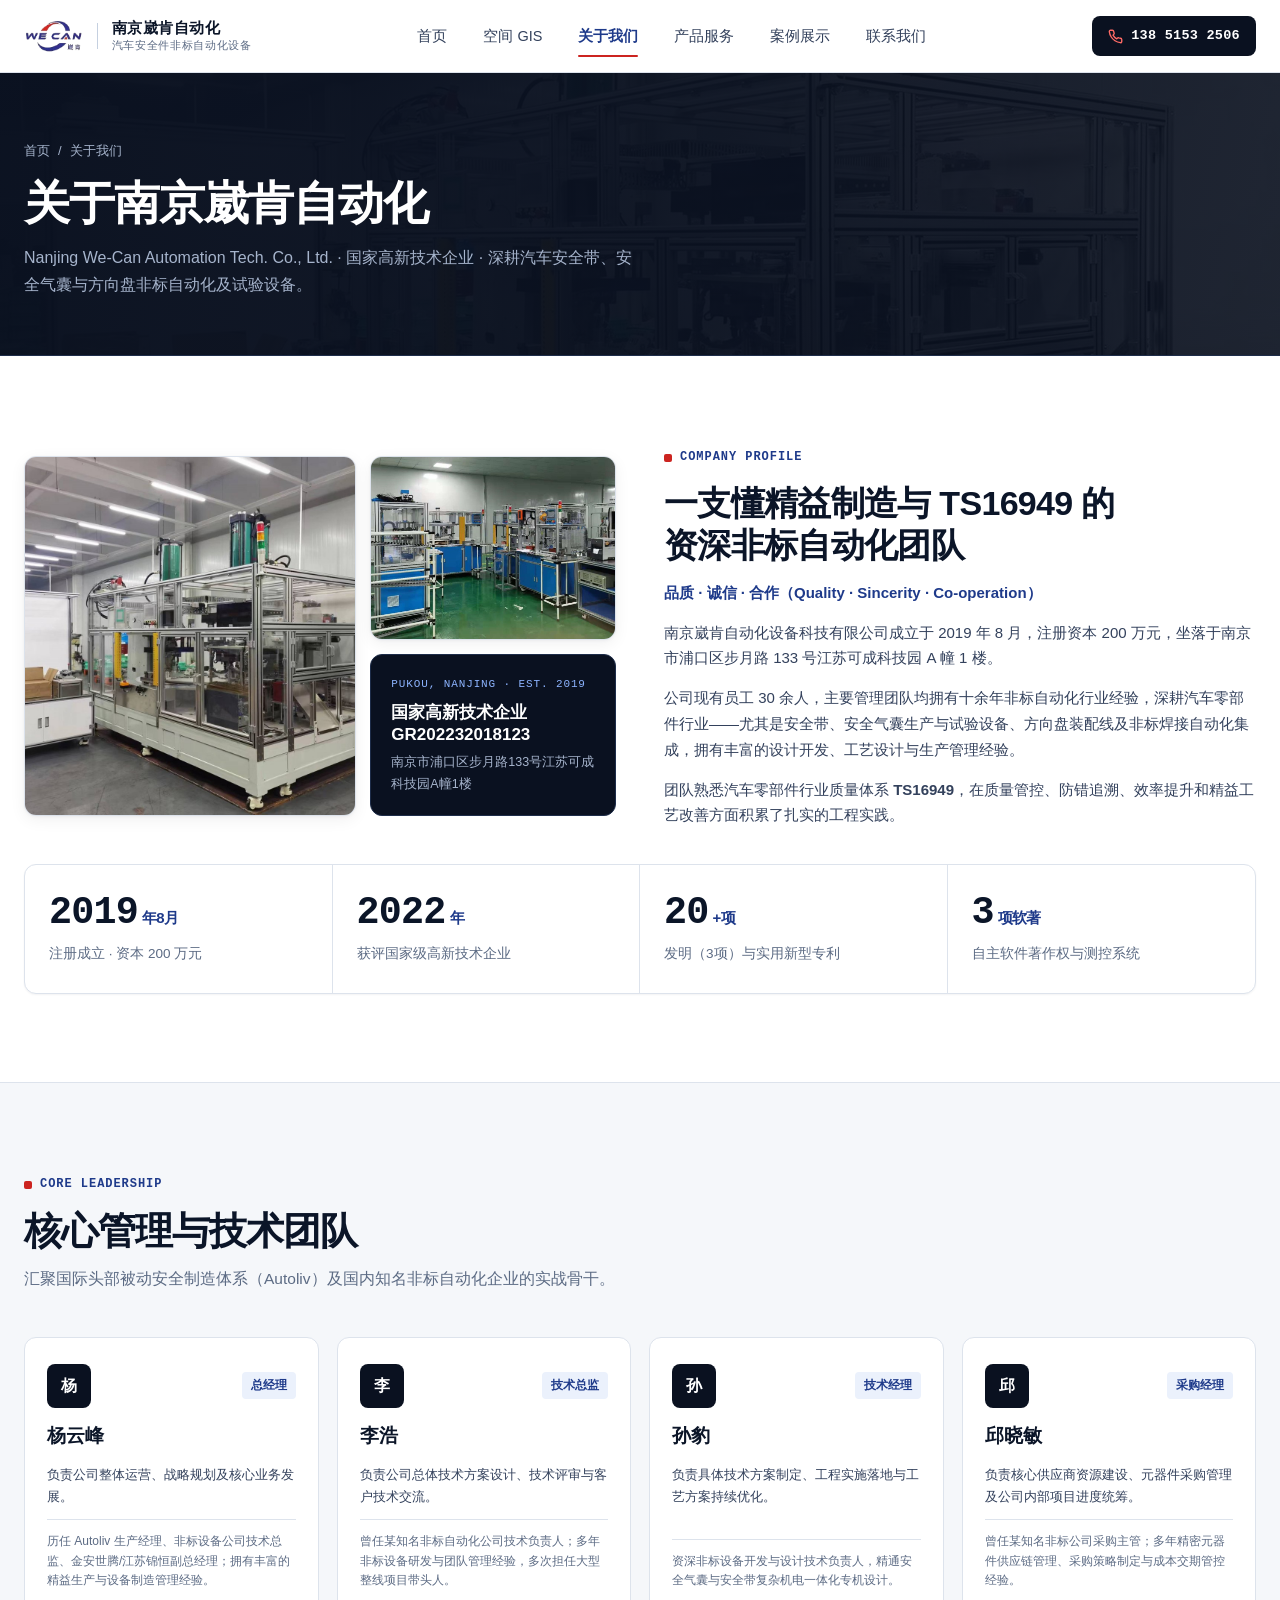
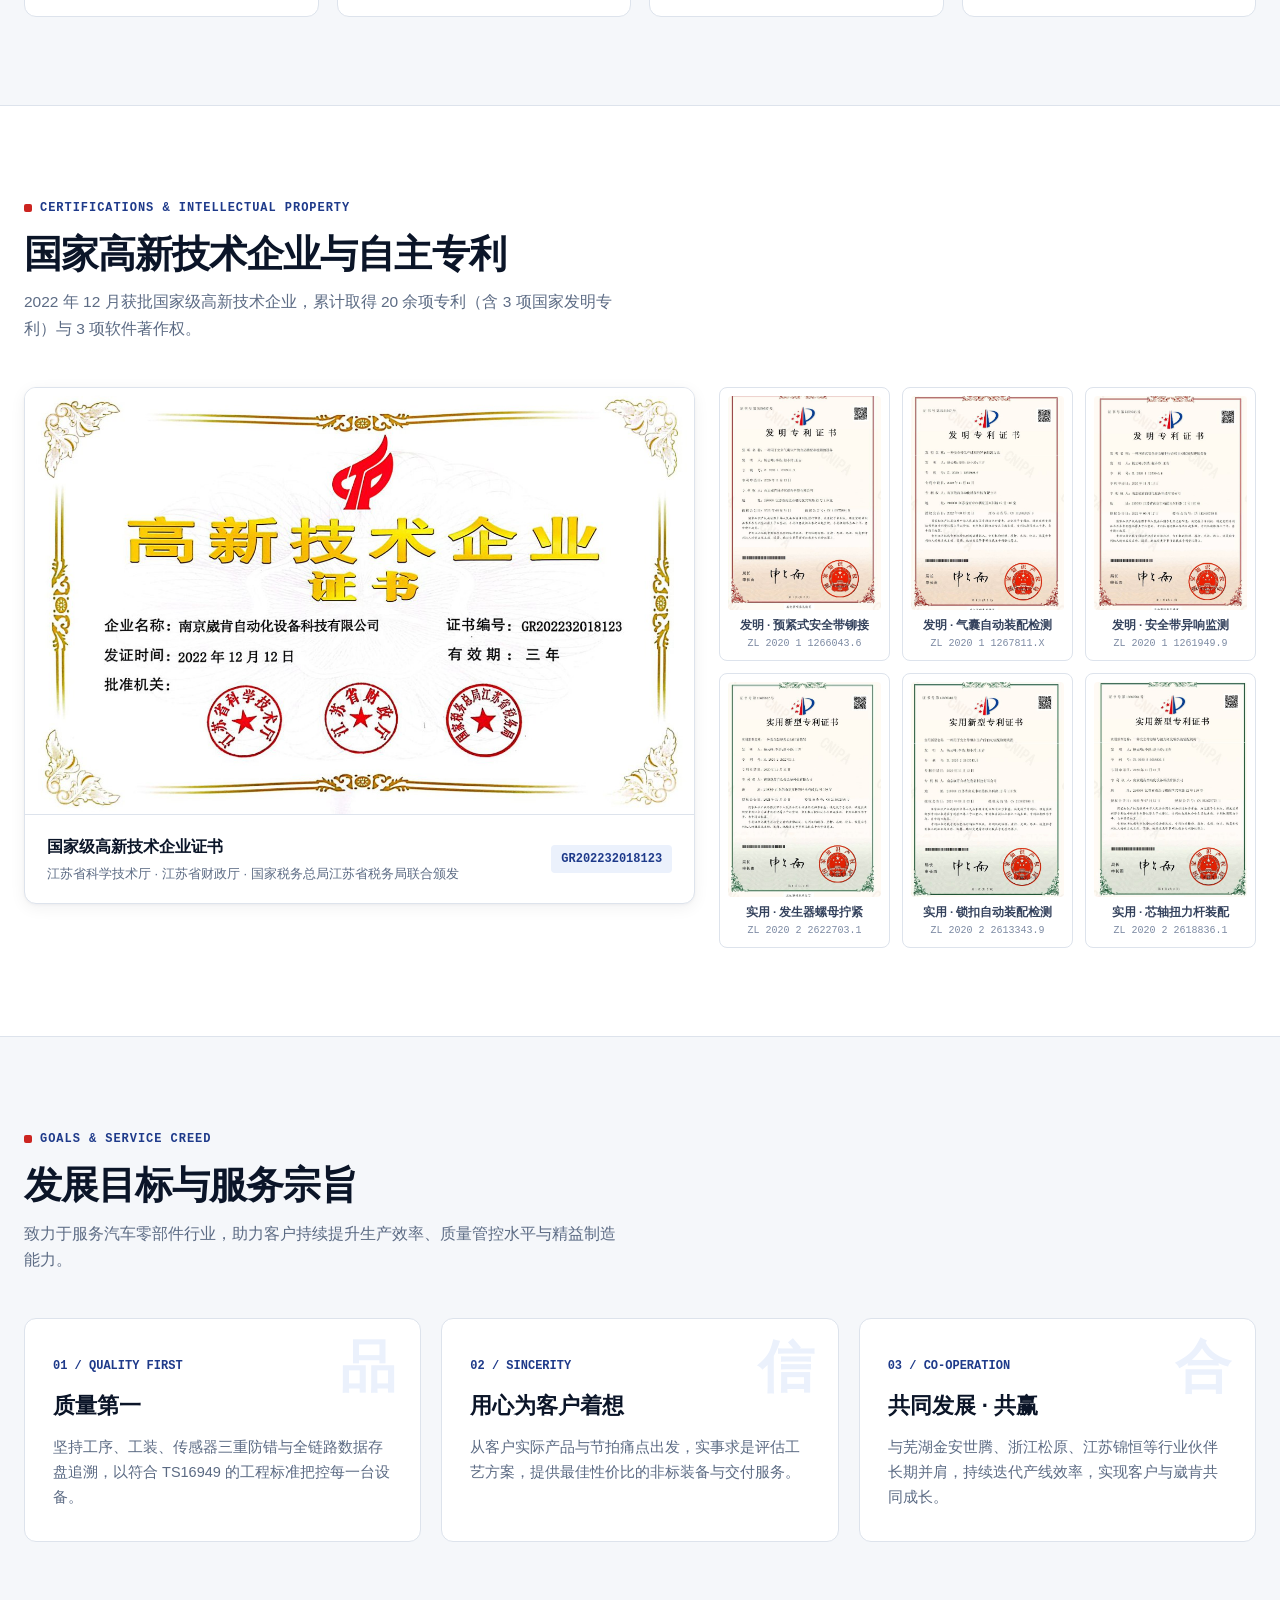
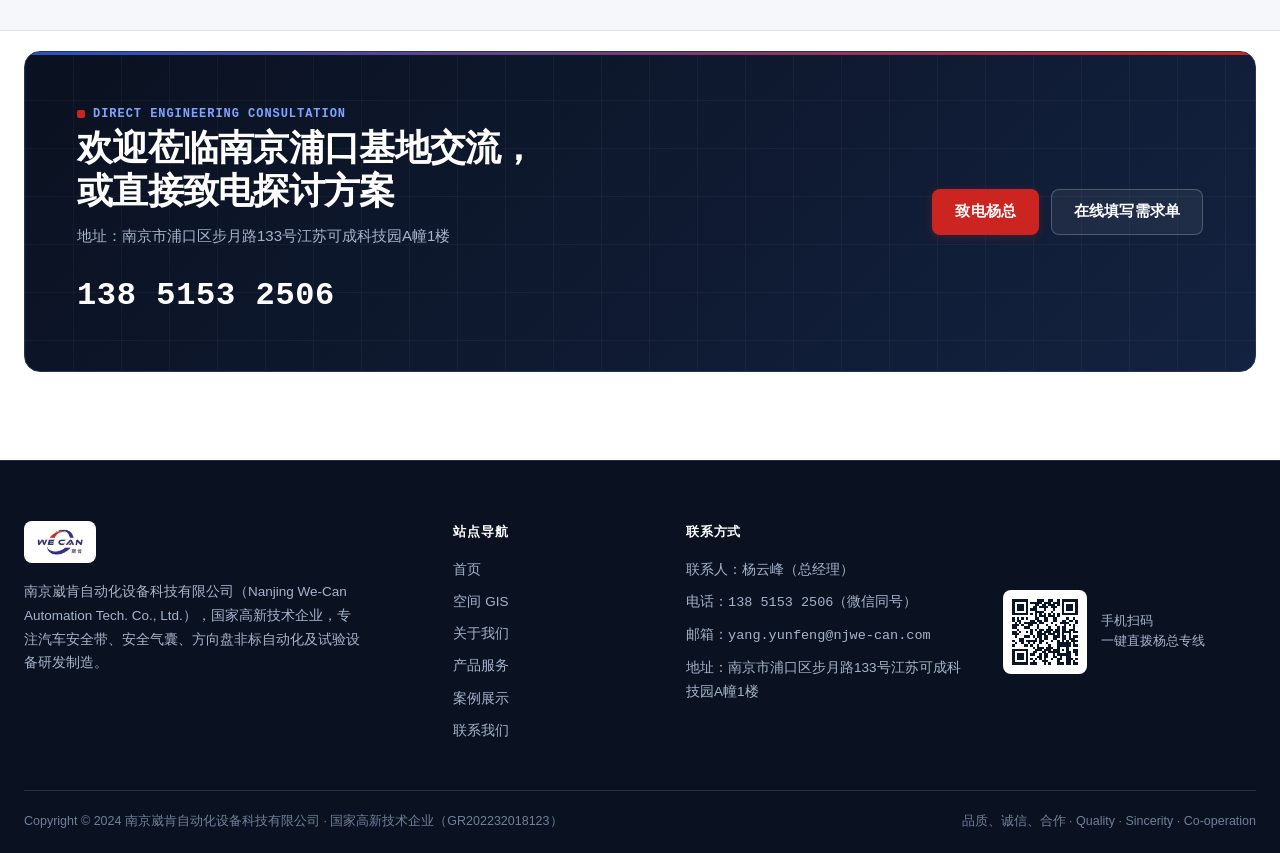
==== commit 6bb7dcaa: "feat(v5): full official credentials, 6 real patents, core team, 8 verified clients in WebGIS, and 12" ====
--- a/about.html
+++ b/about.html
@@ -4,7 +4,7 @@
   <meta charset="utf-8">
   <meta name="viewport" content="width=device-width, initial-scale=1">
   <title>关于我们 | 南京崴肯自动化设备科技有限公司</title>
-  <meta name="description" content="南京崴肯自动化设备科技有限公司成立于2019年8月，注册资本200万元，员工30余人，管理团队拥有十余年非标自动化行业经验。">
+  <meta name="description" content="南京崴肯自动化设备科技有限公司成立于2019年8月，2022年获国家高新技术企业认证，拥有20余项专利及3项软著，管理团队拥有Autoliv及十余年非标自动化行业经验。">
   <link rel="icon" href="./img/logo.jpg">
   <link rel="stylesheet" href="./css/site.css">
 </head>
@@ -42,162 +42,215 @@
   <main>
     <section class="page-hero">
       <div class="page-hero-bg" aria-hidden="true">
-        <img src="./img/case-airbag-line.jpg" alt="" style="object-position:center 45%">
+        <img src="./img/case-cable-stamping.jpg" alt="" style="object-position:center 45%">
       </div>
       <div class="wrap">
         <p class="crumb rv"><a href="./index.html">首页</a> / <span>关于我们</span></p>
-        <h1 class="rv d1">关于崴肯</h1>
-        <p class="sub rv d2">用创新科技点亮智慧生活。我们专注于汽车零部件行业的非标自动化生产与试验设备研发制造。</p>
-      </div>
-    </section>
-
+        <h1 class="rv d1">关于南京崴肯自动化</h1>
+        <p class="sub rv d2">Nanjing We-Can Automation Tech. Co., Ltd. · 国家高新技术企业 · 深耕汽车安全带、安全气囊与方向盘非标自动化及试验设备。</p>
+      </div>
+    </section>
+
+    <!-- Company Basic Info -->
     <section class="sec">
       <div class="wrap">
         <div class="split-sec">
           <div class="about-mosaic rv">
             <div class="mosaic-card tall">
-              <img src="./img/case-airbag-line.jpg" alt="南京崴肯安全气囊生产线实拍">
+              <img src="./img/case-cable-stamping.jpg" alt="南京崴肯四工位转盘钢丝绳压铆设备实拍">
             </div>
             <div class="mosaic-card">
-              <img src="./img/case-thermoform.jpg" alt="DAB 气袋热成型设备实拍" style="aspect-ratio:4/3;object-position:center 38%">
+              <img src="./img/case-airbag-line.jpg" alt="DAB 安全气囊生产线实拍" style="aspect-ratio:4/3">
             </div>
             <div class="mosaic-stat">
-              <small>NANJING · EST. 2019</small>
-              <strong style="font-size:18px">专注汽车安全件<br>非标自动化</strong>
-              <span>安全气囊 · 安全带 · 3D视觉与机器人</span>
+              <small>PUKOU, NANJING · EST. 2019</small>
+              <strong style="font-size:17px">国家高新技术企业<br>GR202232018123</strong>
+              <span>南京市浦口区步月路133号江苏可成科技园A幢1楼</span>
             </div>
           </div>
 
           <div class="prose">
             <span class="eyebrow rv">COMPANY PROFILE</span>
-            <h2 class="rv d1">一支深耕十余年的<br>非标自动化工程团队</h2>
-            <p class="kicker rv d1">用创新科技点亮智慧生活</p>
-            <p class="rv d2">南京崴肯自动化设备科技有限公司成立于 2019 年 8 月，注册资本 200 万元，致力于为客户提供高效、智能、安全的产品与服务。</p>
-            <p class="rv d2">公司现有员工 30 余人，主要管理团队均拥有十余年非标自动化行业经验，熟悉汽车安全气囊、安全带等高可靠性零部件的生产工艺、防错规范与产线落地流程。</p>
-            <ul class="feat-list rv d3">
-              <li>聚焦汽车安全件高标准防错与全流程数据追溯</li>
-              <li>覆盖咨询评估、非标研发、装配调试与现场交付</li>
-              <li>具备 3D 视觉引导与工业机器人系统集成能力</li>
-            </ul>
-          </div>
-        </div>
-
-        <div class="cred-grid">
-          <div class="cred-card rv">
-            <span class="cred-icon"><svg viewBox="0 0 24 24" fill="none" stroke="currentColor" stroke-width="2" stroke-linecap="round" stroke-linejoin="round" aria-hidden="true"><path d="M12 2l3 6 6 .9-4.5 4.3 1 6.3L12 16.6 6.5 19.5l1-6.3L3 8.9 9 8z"/></svg></span>
-            <div>
-              <strong>高新技术企业认证</strong>
-              <span>坚持技术创新与工程研发投入</span>
-            </div>
-          </div>
-          <div class="cred-card rv d1">
-            <span class="cred-icon"><svg viewBox="0 0 24 24" fill="none" stroke="currentColor" stroke-width="2" stroke-linecap="round" stroke-linejoin="round" aria-hidden="true"><path d="M9 18h6M10 22h4M12 2a7 7 0 0 0-4 12.7V17h8v-2.3A7 7 0 0 0 12 2z"/></svg></span>
-            <div>
-              <strong>多项专利与自主研发产品</strong>
-              <span>针对行业核心工序形成自主技术沉淀</span>
-            </div>
-          </div>
-          <div class="cred-card rv d2">
-            <span class="cred-icon"><svg viewBox="0 0 24 24" fill="none" stroke="currentColor" stroke-width="2" stroke-linecap="round" stroke-linejoin="round" aria-hidden="true"><path d="M3 12h4l3 8 4-16 3 8h4"/></svg></span>
-            <div>
-              <strong>咨询、研发、落地一站式服务</strong>
-              <span>端到端闭环保障设备如期投产</span>
-            </div>
-          </div>
-        </div>
-
-        <div class="kpi-box rv" style="margin-top:24px">
+            <h2 class="rv d1">一支懂精益制造与 TS16949 的<br>资深非标自动化团队</h2>
+            <p class="kicker rv d1">品质 · 诚信 · 合作（Quality · Sincerity · Co-operation）</p>
+            <p class="rv d2">南京崴肯自动化设备科技有限公司成立于 2019 年 8 月，注册资本 200 万元，坐落于南京市浦口区步月路 133 号江苏可成科技园 A 幢 1 楼。</p>
+            <p class="rv d2">公司现有员工 30 余人，主要管理团队均拥有十余年非标自动化行业经验，深耕汽车零部件行业——尤其是安全带、安全气囊生产与试验设备、方向盘装配线及非标焊接自动化集成，拥有丰富的设计开发、工艺设计与生产管理经验。</p>
+            <p class="rv d2">团队熟悉汽车零部件行业质量体系 <strong>TS16949</strong>，在质量管控、防错追溯、效率提升和精益工艺改善方面积累了扎实的工程实践。</p>
+          </div>
+        </div>
+
+        <div class="kpi-box rv" style="margin-top:36px">
           <div class="kpi-grid">
             <div class="kpi-item">
               <div class="kpi-val"><span data-count="2019">2019</span><small>年8月</small></div>
-              <div class="kpi-label">公司成立时间</div>
+              <div class="kpi-label">注册成立 · 资本 200 万元</div>
             </div>
             <div class="kpi-item">
-              <div class="kpi-val"><span data-count="200">200</span><small>万元</small></div>
-              <div class="kpi-label">注册资本</div>
+              <div class="kpi-val"><span data-count="2022">2022</span><small>年</small></div>
+              <div class="kpi-label">获评国家级高新技术企业</div>
             </div>
             <div class="kpi-item">
-              <div class="kpi-val"><span data-count="30">30</span><small>余人</small></div>
-              <div class="kpi-label">员工团队</div>
+              <div class="kpi-val"><span data-count="20">20</span><small>+项</small></div>
+              <div class="kpi-label">发明（3项）与实用新型专利</div>
             </div>
             <div class="kpi-item">
-              <div class="kpi-val"><span data-count="10">10</span><small>余年</small></div>
-              <div class="kpi-label">管理团队非标自动化经验</div>
-            </div>
-          </div>
-        </div>
-      </div>
-    </section>
-
+              <div class="kpi-val"><span data-count="3">3</span><small>项软著</small></div>
+              <div class="kpi-label">自主软件著作权与测控系统</div>
+            </div>
+          </div>
+        </div>
+      </div>
+    </section>
+
+    <!-- Core Team Section (Real Team from Official Profile) -->
     <section class="sec sec-subtle">
       <div class="wrap">
         <div class="sec-head">
           <div>
-            <span class="eyebrow rv">CORPORATE VALUES</span>
-            <h2 class="sec-title rv d1">品质、诚信、合作</h2>
-            <p class="sec-lead rv d1">这是崴肯的企业理念，也是我们设计、装配和交付每一台设备所坚持的工程准则。</p>
+            <span class="eyebrow rv">CORE LEADERSHIP</span>
+            <h2 class="sec-title rv d1">核心管理与技术团队</h2>
+            <p class="sec-lead rv d1">汇聚国际头部被动安全制造体系（Autoliv）及国内知名非标自动化企业的实战骨干。</p>
+          </div>
+        </div>
+        <div class="team-grid">
+          <div class="team-card rv">
+            <div class="team-head">
+              <span class="team-avatar">杨</span>
+              <span class="team-role">总经理</span>
+            </div>
+            <h3>杨云峰</h3>
+            <p class="team-duty">负责公司整体运营、战略规划及核心业务发展。</p>
+            <div class="team-exp">
+              历任 Autoliv 生产经理、非标设备公司技术总监、金安世腾/江苏锦恒副总经理；拥有丰富的精益生产与设备制造管理经验。
+            </div>
+          </div>
+
+          <div class="team-card rv d1">
+            <div class="team-head">
+              <span class="team-avatar">李</span>
+              <span class="team-role">技术总监</span>
+            </div>
+            <h3>李浩</h3>
+            <p class="team-duty">负责公司总体技术方案设计、技术评审与客户技术交流。</p>
+            <div class="team-exp">
+              曾任某知名非标自动化公司技术负责人；多年非标设备研发与团队管理经验，多次担任大型整线项目带头人。
+            </div>
+          </div>
+
+          <div class="team-card rv d2">
+            <div class="team-head">
+              <span class="team-avatar">孙</span>
+              <span class="team-role">技术经理</span>
+            </div>
+            <h3>孙豹</h3>
+            <p class="team-duty">负责具体技术方案制定、工程实施落地与工艺方案持续优化。</p>
+            <div class="team-exp">
+              资深非标设备开发与设计技术负责人，精通安全气囊与安全带复杂机电一体化专机设计。
+            </div>
+          </div>
+
+          <div class="team-card rv d3">
+            <div class="team-head">
+              <span class="team-avatar">邱</span>
+              <span class="team-role">采购经理</span>
+            </div>
+            <h3>邱晓敏</h3>
+            <p class="team-duty">负责核心供应商资源建设、元器件采购管理及公司内部项目进度统筹。</p>
+            <div class="team-exp">
+              曾任某知名非标公司采购主管；多年精密元器件供应链管理、采购策略制定与成本交期管控经验。
+            </div>
+          </div>
+        </div>
+      </div>
+    </section>
+
+    <!-- High-Tech Enterprise & Real Patents Gallery -->
+    <section class="sec">
+      <div class="wrap">
+        <div class="sec-head">
+          <div>
+            <span class="eyebrow rv">CERTIFICATIONS &amp; INTELLECTUAL PROPERTY</span>
+            <h2 class="sec-title rv d1">国家高新技术企业与自主专利</h2>
+            <p class="sec-lead rv d1">2022 年 12 月获批国家级高新技术企业，累计取得 20 余项专利（含 3 项国家发明专利）与 3 项软件著作权。</p>
+          </div>
+        </div>
+
+        <div class="cert-showcase">
+          <div class="cert-hero-card rv">
+            <img src="./img/cert-hitech.jpg" alt="南京崴肯高新技术企业证书 GR202232018123">
+            <div class="cert-hero-meta">
+              <div>
+                <strong style="font-size:16px;color:var(--ink)">国家级高新技术企业证书</strong>
+                <div style="font-size:13px;color:var(--ink-3);margin-top:2px">江苏省科学技术厅 · 江苏省财政厅 · 国家税务总局江苏省税务局联合颁发</div>
+              </div>
+              <span class="chip mono">GR202232018123</span>
+            </div>
+          </div>
+
+          <div class="patent-grid rv d1">
+            <div class="patent-tile">
+              <img src="./img/patent-inv-1.jpg" alt="发明专利：一种预紧式安全带芯轴和啮合轮自动化装配铆接设备">
+              <span>发明 · 预紧式安全带铆接</span>
+              <small>ZL 2020 1 1266043.6</small>
+            </div>
+            <div class="patent-tile">
+              <img src="./img/patent-inv-2.jpg" alt="发明专利：一种用于安全气囊生产的自动装配和检测的设备">
+              <span>发明 · 气囊自动装配检测</span>
+              <small>ZL 2020 1 1267811.X</small>
+            </div>
+            <div class="patent-tile">
+              <img src="./img/patent-inv-3.jpg" alt="发明专利：一种安全带生产过程的异响监测方法">
+              <span>发明 · 安全带异响监测</span>
+              <small>ZL 2020 1 1261949.9</small>
+            </div>
+            <div class="patent-tile">
+              <img src="./img/patent-util-1.jpg" alt="实用新型：一种发生器螺母自动拧紧装置">
+              <span>实用 · 发生器螺母拧紧</span>
+              <small>ZL 2020 2 2622703.1</small>
+            </div>
+            <div class="patent-tile">
+              <img src="./img/patent-util-2.jpg" alt="实用新型：一种用于安全带锁扣生产的自动装配检测装置">
+              <span>实用 · 锁扣自动装配检测</span>
+              <small>ZL 2020 2 2613343.9</small>
+            </div>
+            <div class="patent-tile">
+              <img src="./img/patent-util-3.jpg" alt="实用新型：一种安全带芯轴与扭力杆及轴头的装配机构">
+              <span>实用 · 芯轴扭力杆装配</span>
+              <small>ZL 2020 2 2618836.1</small>
+            </div>
+          </div>
+        </div>
+      </div>
+    </section>
+
+    <!-- Mission & Values -->
+    <section class="sec sec-subtle">
+      <div class="wrap">
+        <div class="sec-head">
+          <div>
+            <span class="eyebrow rv">GOALS &amp; SERVICE CREED</span>
+            <h2 class="sec-title rv d1">发展目标与服务宗旨</h2>
+            <p class="sec-lead rv d1">致力于服务汽车零部件行业，助力客户持续提升生产效率、质量管控水平与精益制造能力。</p>
           </div>
         </div>
         <div class="values-grid">
           <div class="value-card rv">
             <span class="value-glyph" aria-hidden="true">品</span>
-            <span class="mono" style="font-size:12px;color:var(--brand);font-weight:600">01 / QUALITY</span>
-            <h3>品质</h3>
-            <p>把防错、在线检测与双向追溯直接做进设备逻辑里，让每一次装配与测试都有据可查。</p>
+            <span class="mono" style="font-size:12px;color:var(--brand);font-weight:600">01 / QUALITY FIRST</span>
+            <h3>质量第一</h3>
+            <p>坚持工序、工装、传感器三重防错与全链路数据存盘追溯，以符合 TS16949 的工程标准把控每一台设备。</p>
           </div>
           <div class="value-card rv d1">
             <span class="value-glyph" aria-hidden="true">信</span>
-            <span class="mono" style="font-size:12px;color:var(--brand);font-weight:600">02 / INTEGRITY</span>
-            <h3>诚信</h3>
-            <p>技术方案与工艺边界说清楚，制造排期与交付节点说到做到，以务实工程赢得信任。</p>
+            <span class="mono" style="font-size:12px;color:var(--brand);font-weight:600">02 / SINCERITY</span>
+            <h3>用心为客户着想</h3>
+            <p>从客户实际产品与节拍痛点出发，实事求是评估工艺方案，提供最佳性价比的非标装备与交付服务。</p>
           </div>
           <div class="value-card rv d2">
             <span class="value-glyph" aria-hidden="true">合</span>
-            <span class="mono" style="font-size:12px;color:var(--brand);font-weight:600">03 / PARTNERSHIP</span>
-            <h3>合作</h3>
-            <p>深入客户工厂与工艺团队共同打磨细节，设备交付只是起点，持续护航产线稳定运行。</p>
-          </div>
-        </div>
-      </div>
-    </section>
-
-    <section class="equip-band" aria-label="定制化设备理念">
-      <div class="equip-band-bg" aria-hidden="true">
-        <img src="./img/case-thermoform.jpg" alt="DAB 气袋热成型设备实拍" style="object-position:center 35%">
-      </div>
-      <div class="wrap">
-        <div class="equip-band-inner">
-          <div>
-            <span class="eyebrow on-dark rv">BESPOKE ENGINEERING</span>
-            <h2 class="rv d1">每一台设备，<br>都是为一道工序量身定制</h2>
-            <p class="rv d2">非标自动化的核心价值，在于紧密贴合客户自身的产品特点、工艺参数与节拍要求。</p>
-          </div>
-          <div class="equip-callouts rv d2">
-            <span class="callout-chip ok"><i aria-hidden="true"></i>贴合客户产品工艺</span>
-            <span class="callout-chip"><i aria-hidden="true"></i>多工位并行提效</span>
-          </div>
-        </div>
-      </div>
-    </section>
-
-    <section class="sec">
-      <div class="wrap">
-        <div class="sec-head">
-          <div>
-            <span class="eyebrow rv">ECOSYSTEM</span>
-            <h2 class="sec-title rv d1">合作伙伴</h2>
-            <p class="sec-lead rv d1">服务于汽车安全气囊、安全带等核心零部件制造企业。</p>
-          </div>
-        </div>
-        <div class="partners-bar rv" style="margin-top:0">
-          <div class="partners-label">
-            <small>SELECTED CLIENTS</small>
-            <strong>合作企业</strong>
-          </div>
-          <div class="partner-list">
-            <span class="partner-item">芜湖金安世腾</span>
-            <span class="partner-item">江苏锦恒</span>
-            <span class="partner-item more">等</span>
+            <span class="mono" style="font-size:12px;color:var(--brand);font-weight:600">03 / CO-OPERATION</span>
+            <h3>共同发展 · 共赢</h3>
+            <p>与芜湖金安世腾、浙江松原、江苏锦恒等行业伙伴长期并肩，持续迭代产线效率，实现客户与崴肯共同成长。</p>
           </div>
         </div>
       </div>
@@ -208,13 +261,13 @@
         <div class="cta-card rv">
           <div>
             <span class="eyebrow on-dark">DIRECT ENGINEERING CONSULTATION</span>
-            <h2>要上一条新产线，<br>或想改善现有工艺？</h2>
-            <p>直接打电话，聊聊你的工件和节拍需求。</p>
+            <h2>欢迎莅临南京浦口基地交流，<br>或直接致电探讨方案</h2>
+            <p>地址：南京市浦口区步月路133号江苏可成科技园A幢1楼</p>
             <a class="cta-phone" href="tel:13851532506">138 5153 2506</a>
           </div>
           <div class="cta-actions">
-            <a class="btn btn-red" href="tel:13851532506">立即致电</a>
-            <a class="btn btn-ghost-dark" href="./contact.html">更多联系方式</a>
+            <a class="btn btn-red" href="tel:13851532506">致电杨总</a>
+            <a class="btn btn-ghost-dark" href="./contact.html">在线填写需求单</a>
           </div>
         </div>
       </div>
@@ -225,7 +278,7 @@
     <div class="wrap foot-top">
       <div>
         <span class="foot-brand-badge"><img src="./img/logo.jpg" alt="WE CAN 崴肯"></span>
-        <p class="foot-desc">南京崴肯自动化设备科技有限公司，专注汽车安全带、安全气囊的非标自动化设备，以及 3D 视觉与机器人智能化方案。</p>
+        <p class="foot-desc">南京崴肯自动化设备科技有限公司（Nanjing We-Can Automation Tech. Co., Ltd.），国家高新技术企业，专注汽车安全带、安全气囊、方向盘非标自动化及试验设备研发制造。</p>
       </div>
       <div>
         <h4>站点导航</h4>
@@ -241,19 +294,20 @@
       <div>
         <h4>联系方式</h4>
         <ul class="foot-links">
-          <li><a href="tel:13851532506">电话：<span class="mono">138 5153 2506</span></a></li>
+          <li>联系人：杨云峰（总经理）</li>
+          <li><a href="tel:13851532506">电话：<span class="mono">138 5153 2506</span>（微信同号）</a></li>
           <li><a href="mailto:yang.yunfeng@njwe-can.com">邮箱：<span class="mono">yang.yunfeng@njwe-can.com</span></a></li>
-          <li>南京崴肯自动化设备科技有限公司</li>
+          <li>地址：南京市浦口区步月路133号江苏可成科技园A幢1楼</li>
         </ul>
       </div>
       <div class="foot-qr">
         <div class="foot-qr-box"><img src="./img/contact-qr.svg" alt="扫码拨打咨询电话 138 5153 2506"></div>
-        <span>手机扫码<br>一键直拨工程咨询专线</span>
+        <span>手机扫码<br>一键直拨杨总专线</span>
       </div>
     </div>
     <div class="wrap foot-bot">
-      <span>Copyright © 2024 南京崴肯自动化设备科技有限公司</span>
-      <span>用创新科技点亮智慧生活 · 品质、诚信、合作</span>
+      <span>Copyright © 2024 南京崴肯自动化设备科技有限公司 · 国家高新技术企业（GR202232018123）</span>
+      <span>品质、诚信、合作 · Quality · Sincerity · Co-operation</span>
     </div>
   </footer>
   <script src="./js/site.js"></script>
--- a/css/site.css
+++ b/css/site.css
@@ -3121,10 +3121,65 @@
 .wb-shell {
   display: grid;
   grid-template-columns: 300px minmax(0, 1fr) 320px;
-  height: calc(100vh - var(--nav-h));
-  min-height: 660px;
+  height: 100vh;
+  min-height: 640px;
+  background: #fff;
+}
+
+.wb-brand-bar {
+  display: flex;
+  align-items: center;
+  justify-content: space-between;
+  gap: 10px;
+  padding: 14px 18px;
   border-bottom: 1px solid var(--line);
+  background: #FAFBFD;
+}
+
+.wb-brand-link {
+  display: inline-flex;
+  align-items: center;
+  gap: 10px;
+  min-width: 0;
+}
+
+.wb-brand-link img {
+  height: 24px;
+  width: auto;
+  flex: none;
+}
+
+.wb-brand-link strong {
+  display: block;
+  font-size: 13.5px;
+  font-weight: 700;
+  color: var(--ink);
+  line-height: 1.2;
+}
+
+.wb-brand-link small {
+  display: block;
+  font-size: 10.5px;
+  color: var(--ink-3);
+  margin-top: 2px;
+}
+
+.wb-back-btn {
+  padding: 5px 9px;
+  border-radius: var(--r-xs);
+  border: 1px solid var(--line-strong);
   background: #fff;
+  font-size: 11.5px;
+  font-weight: 600;
+  color: var(--ink-2);
+  white-space: nowrap;
+  transition: all 0.16s;
+}
+
+.wb-back-btn:hover {
+  border-color: var(--brand);
+  color: var(--brand);
+  background: var(--brand-soft);
 }
 
 .wb-panel {
@@ -3639,3 +3694,282 @@
     min-height: 440px;
   }
 }
+
+/* ==========================================================================
+   v5.0 Upgrades: Partner Logo Wall, Core Team Grid, Patents & Cert Gallery
+   ========================================================================== */
+
+/* Real Partner Logo Wall */
+.partner-wall {
+  margin-top: 28px;
+  padding: 28px;
+  background: #fff;
+  border: 1px solid var(--line);
+  border-radius: var(--r-md);
+}
+
+.partner-wall-head {
+  display: flex;
+  flex-wrap: wrap;
+  align-items: baseline;
+  justify-content: space-between;
+  gap: 12px;
+  margin-bottom: 20px;
+}
+
+.partner-wall-head small {
+  font-family: var(--font-mono);
+  font-size: 11px;
+  letter-spacing: 0.08em;
+  color: var(--ink-muted);
+  text-transform: uppercase;
+}
+
+.partner-wall-head strong {
+  font-size: 17px;
+  color: var(--ink);
+  margin-left: 10px;
+}
+
+.partner-logo-grid {
+  display: grid;
+  grid-template-columns: repeat(4, minmax(0, 1fr));
+  gap: 12px;
+}
+
+.partner-logo-card {
+  display: flex;
+  flex-direction: column;
+  align-items: center;
+  justify-content: center;
+  gap: 8px;
+  padding: 16px 14px;
+  background: var(--bg-subtle);
+  border: 1px solid var(--line);
+  border-radius: var(--r-sm);
+  text-align: center;
+  transition: border-color 0.2s, background-color 0.2s;
+}
+
+.partner-logo-card:hover {
+  border-color: var(--brand-hi);
+  background: #fff;
+}
+
+.partner-logo-img {
+  height: 44px;
+  width: 100%;
+  display: flex;
+  align-items: center;
+  justify-content: center;
+}
+
+.partner-logo-img img {
+  max-height: 40px;
+  max-width: 140px;
+  object-fit: contain;
+}
+
+.partner-logo-card strong {
+  font-size: 13.5px;
+  font-weight: 700;
+  color: var(--ink);
+}
+
+.partner-logo-card span {
+  font-size: 11.5px;
+  color: var(--ink-3);
+}
+
+/* Core Team Grid (about.html) */
+.team-grid {
+  display: grid;
+  grid-template-columns: repeat(4, minmax(0, 1fr));
+  gap: 18px;
+}
+
+.team-card {
+  padding: 26px 22px;
+  background: #fff;
+  border: 1px solid var(--line);
+  border-radius: var(--r-md);
+  display: flex;
+  flex-direction: column;
+  gap: 12px;
+  transition: border-color 0.2s, box-shadow 0.2s;
+}
+
+.team-card:hover {
+  border-color: var(--brand-hi);
+  box-shadow: var(--shadow-sm);
+}
+
+.team-head {
+  display: flex;
+  align-items: center;
+  justify-content: space-between;
+  gap: 8px;
+}
+
+.team-avatar {
+  width: 44px;
+  height: 44px;
+  border-radius: var(--r-sm);
+  background: var(--dark);
+  color: #fff;
+  font-weight: 700;
+  font-size: 16px;
+  display: grid;
+  place-items: center;
+}
+
+.team-role {
+  padding: 3px 9px;
+  border-radius: 4px;
+  background: var(--brand-soft);
+  color: var(--brand);
+  font-size: 12px;
+  font-weight: 600;
+}
+
+.team-card h3 {
+  font-size: 19px;
+  font-weight: 700;
+  color: var(--ink);
+}
+
+.team-duty {
+  font-size: 13px;
+  color: var(--ink-2);
+  line-height: 1.65;
+}
+
+.team-exp {
+  margin-top: auto;
+  padding-top: 12px;
+  border-top: 1px solid var(--line);
+  font-size: 12px;
+  color: var(--ink-3);
+  line-height: 1.6;
+}
+
+/* High-Tech & Patent Certificate Gallery (about.html) */
+.cert-showcase {
+  display: grid;
+  grid-template-columns: 1.25fr 1fr;
+  gap: 24px;
+  align-items: start;
+}
+
+.cert-hero-card {
+  background: #fff;
+  border: 1px solid var(--line);
+  border-radius: var(--r-md);
+  overflow: hidden;
+  box-shadow: var(--shadow-sm);
+}
+
+.cert-hero-card img {
+  width: 100%;
+  aspect-ratio: 16 / 10.2;
+  object-fit: cover;
+}
+
+.cert-hero-meta {
+  padding: 18px 22px;
+  border-top: 1px solid var(--line);
+  display: flex;
+  flex-wrap: wrap;
+  align-items: center;
+  justify-content: space-between;
+  gap: 10px;
+}
+
+.patent-grid {
+  display: grid;
+  grid-template-columns: repeat(3, 1fr);
+  gap: 12px;
+}
+
+.patent-tile {
+  background: #fff;
+  border: 1px solid var(--line);
+  border-radius: var(--r-sm);
+  overflow: hidden;
+  padding: 8px;
+  text-align: center;
+  transition: transform 0.2s, border-color 0.2s;
+}
+
+.patent-tile:hover {
+  transform: translateY(-3px);
+  border-color: var(--brand-hi);
+}
+
+.patent-tile img {
+  width: 100%;
+  aspect-ratio: 5 / 7;
+  object-fit: cover;
+  border-radius: 4px;
+}
+
+.patent-tile span {
+  display: block;
+  margin-top: 8px;
+  font-size: 11.5px;
+  font-weight: 600;
+  color: var(--ink-2);
+  line-height: 1.35;
+}
+
+.patent-tile small {
+  display: block;
+  margin-top: 2px;
+  font-family: var(--font-mono);
+  font-size: 10px;
+  color: var(--ink-muted);
+}
+
+/* Technical Parameter Callout Row inside Case Cards */
+.metric-strip {
+  margin-top: 16px;
+  display: flex;
+  flex-wrap: wrap;
+  gap: 8px;
+}
+
+.metric-badge {
+  padding: 5px 10px;
+  border-radius: 4px;
+  background: var(--dark);
+  color: #E2EBFA;
+  font-family: var(--font-mono);
+  font-size: 12px;
+  font-weight: 600;
+}
+
+.metric-badge em {
+  color: #7FA5FF;
+  font-style: normal;
+  margin-right: 4px;
+}
+
+@media (max-width: 1020px) {
+  .partner-logo-grid,
+  .team-grid {
+    grid-template-columns: repeat(2, minmax(0, 1fr));
+  }
+  .cert-showcase {
+    grid-template-columns: 1fr;
+  }
+}
+
+@media (max-width: 640px) {
+  .partner-logo-grid,
+  .team-grid {
+    grid-template-columns: 1fr;
+  }
+  .patent-grid {
+    grid-template-columns: repeat(2, 1fr);
+  }
+}
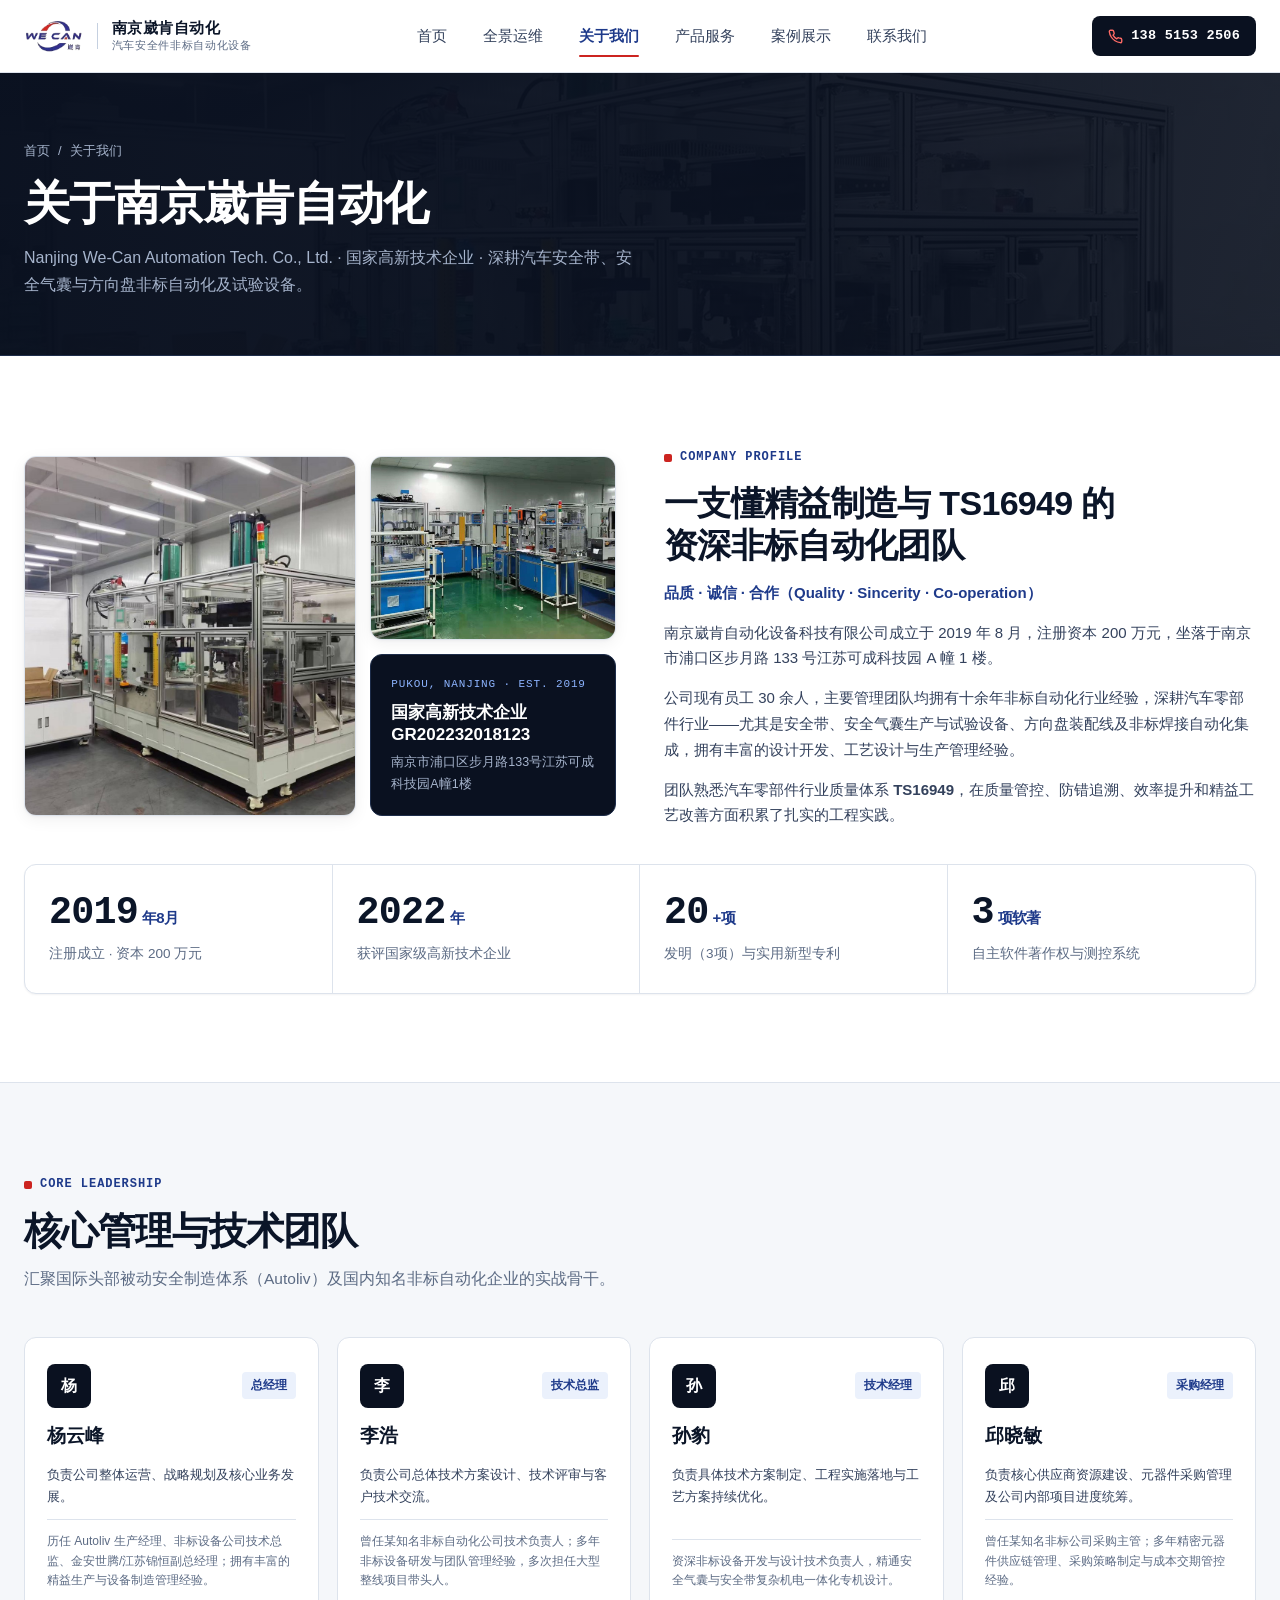
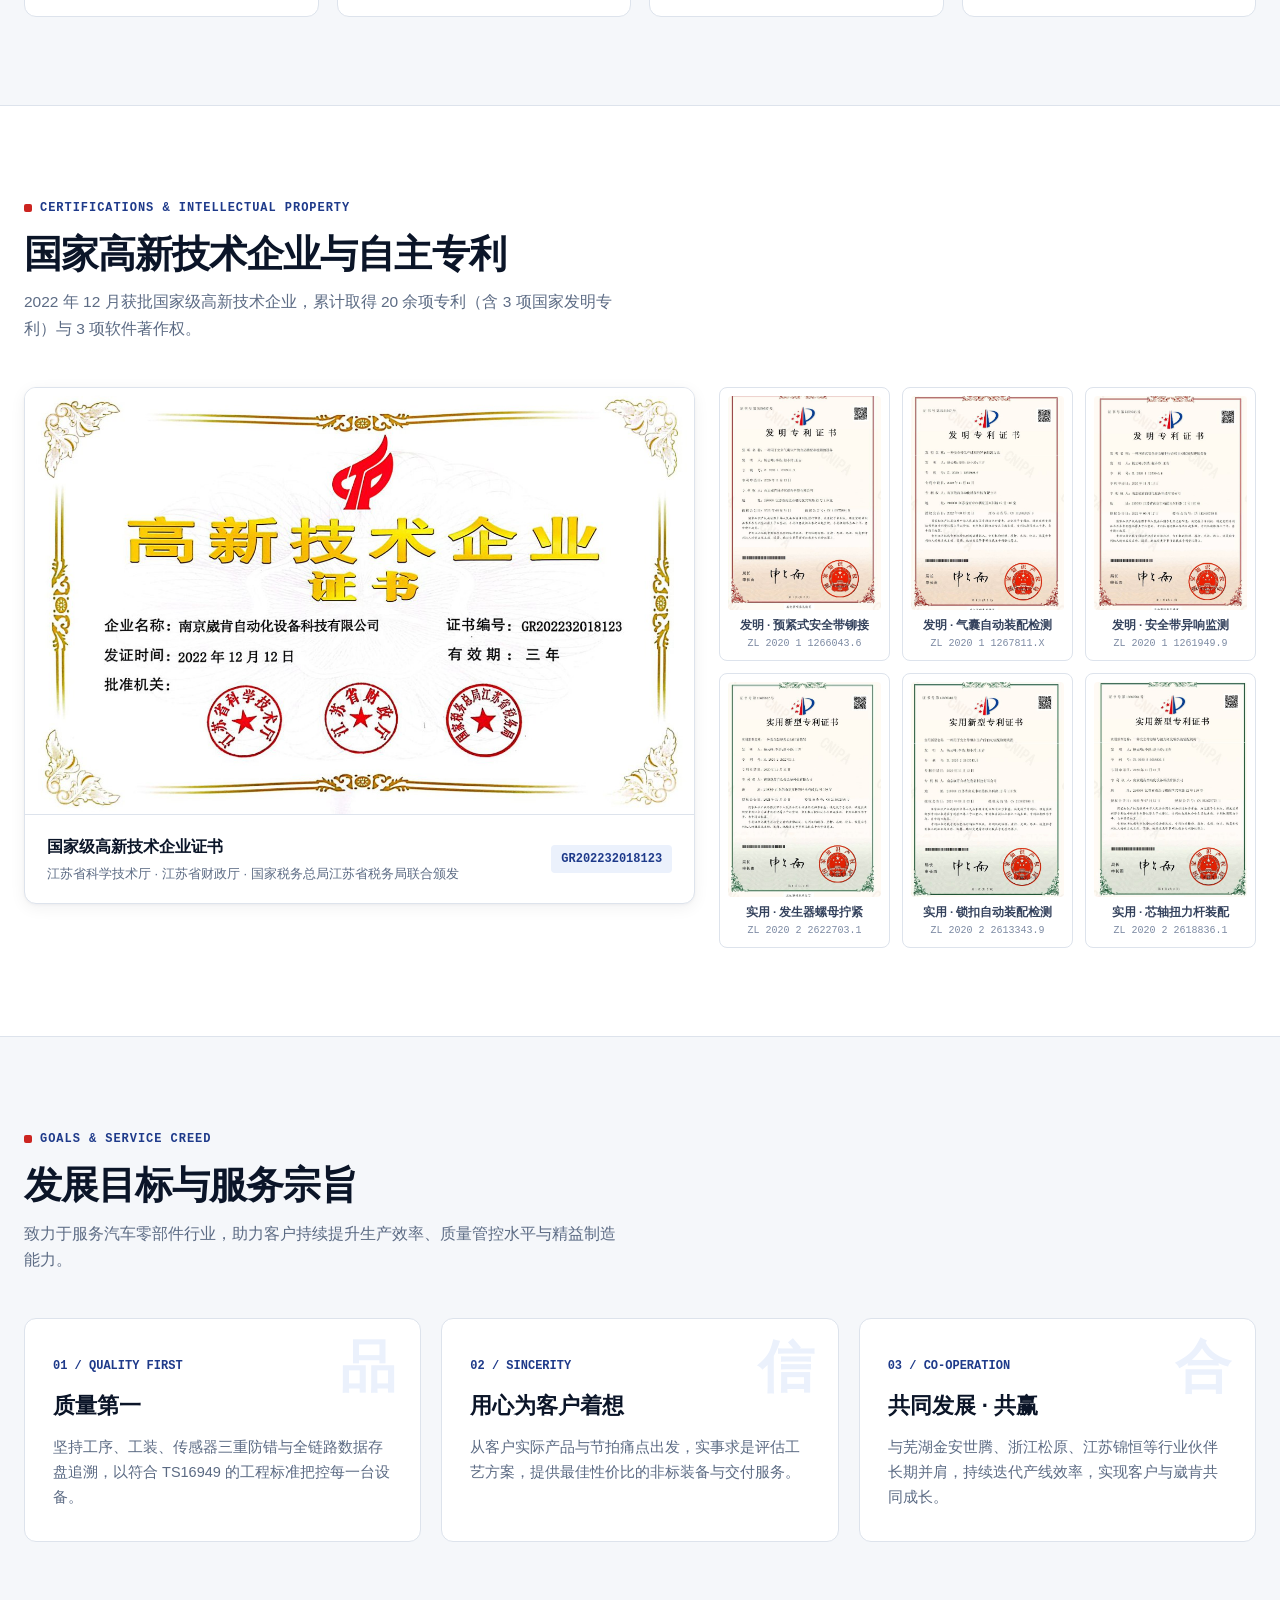
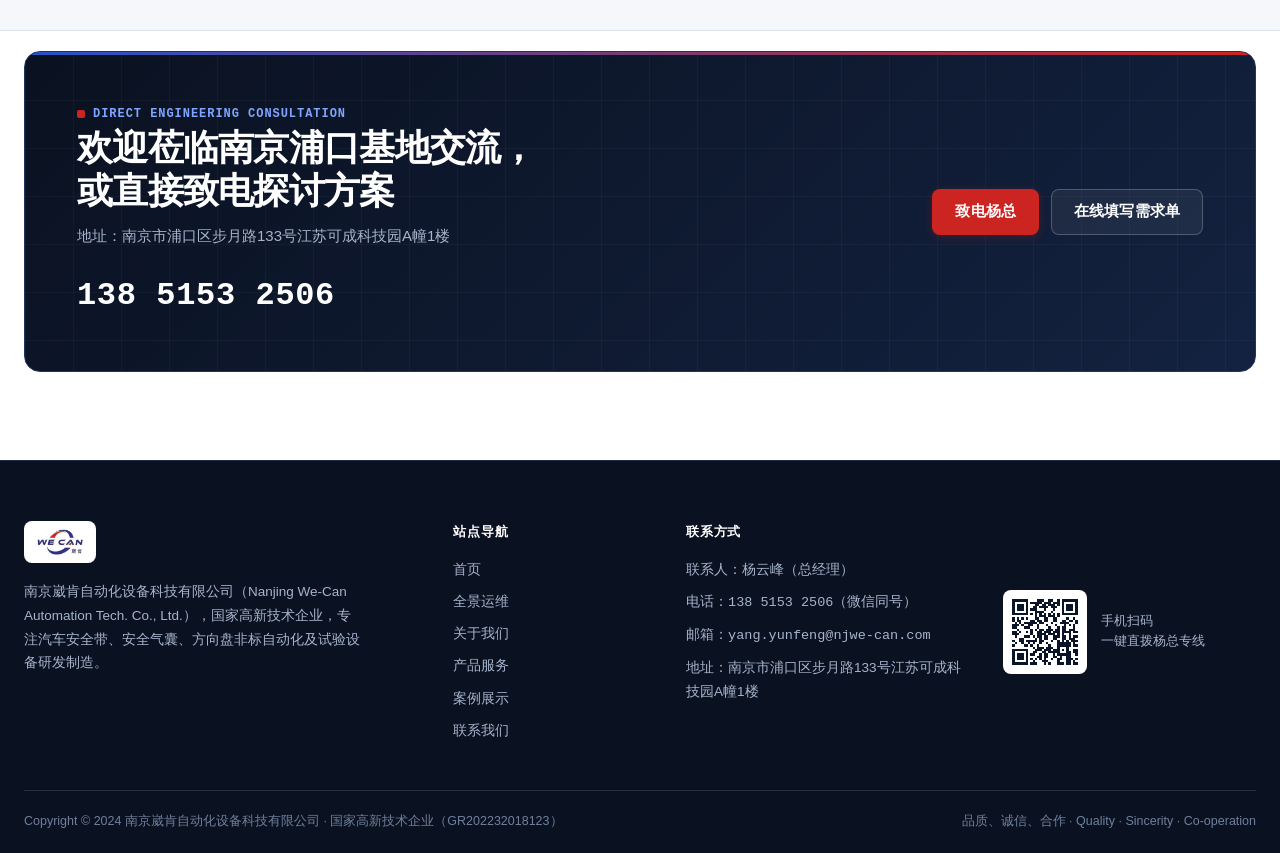
==== commit bbe52866: "ui: rename 空间 GIS to 全景运维 across navigation, homepage, and workbench" ====
--- a/about.html
+++ b/about.html
@@ -6,7 +6,7 @@
   <title>关于我们 | 南京崴肯自动化设备科技有限公司</title>
   <meta name="description" content="南京崴肯自动化设备科技有限公司成立于2019年8月，2022年获国家高新技术企业认证，拥有20余项专利及3项软著，管理团队拥有Autoliv及十余年非标自动化行业经验。">
   <link rel="icon" href="./img/logo.jpg">
-  <link rel="stylesheet" href="./css/site.css">
+  <link rel="stylesheet" href="./css/site.css?v=5.4">
 </head>
 <body>
   <header class="site-head" id="head">
@@ -21,7 +21,7 @@
       </a>
       <nav class="nav" id="nav" aria-label="主导航">
         <a href="./index.html">首页</a>
-        <a href="./gis.html">空间 GIS</a>
+        <a href="./gis.html">全景运维</a>
         <a href="./about.html" aria-current="page">关于我们</a>
         <a href="./services.html">产品服务</a>
         <a href="./cases.html">案例展示</a>
@@ -284,7 +284,7 @@
         <h4>站点导航</h4>
         <ul class="foot-links">
           <li><a href="./index.html">首页</a></li>
-          <li><a href="./gis.html">空间 GIS</a></li>
+          <li><a href="./gis.html">全景运维</a></li>
           <li><a href="./about.html">关于我们</a></li>
           <li><a href="./services.html">产品服务</a></li>
           <li><a href="./cases.html">案例展示</a></li>
@@ -310,6 +310,6 @@
       <span>品质、诚信、合作 · Quality · Sincerity · Co-operation</span>
     </div>
   </footer>
-  <script src="./js/site.js"></script>
+  <script src="./js/site.js?v=5.4"></script>
 </body>
 </html>
--- a/css/site.css
+++ b/css/site.css
@@ -3699,86 +3699,78 @@
    v5.0 Upgrades: Partner Logo Wall, Core Team Grid, Patents & Cert Gallery
    ========================================================================== */
 
-/* Real Partner Logo Wall */
-.partner-wall {
+/* Zero-Whitespace Snug Single-Bar Enterprise Client Strip */
+.logo-wall-sec {
   margin-top: 28px;
-  padding: 28px;
-  background: #fff;
-  border: 1px solid var(--line);
-  border-radius: var(--r-md);
-}
-
-.partner-wall-head {
-  display: flex;
-  flex-wrap: wrap;
-  align-items: baseline;
-  justify-content: space-between;
-  gap: 12px;
-  margin-bottom: 20px;
-}
-
-.partner-wall-head small {
-  font-family: var(--font-mono);
-  font-size: 11px;
-  letter-spacing: 0.08em;
-  color: var(--ink-muted);
-  text-transform: uppercase;
-}
-
-.partner-wall-head strong {
-  font-size: 17px;
-  color: var(--ink);
-  margin-left: 10px;
-}
-
-.partner-logo-grid {
-  display: grid;
-  grid-template-columns: repeat(4, minmax(0, 1fr));
-  gap: 12px;
-}
-
-.partner-logo-card {
-  display: flex;
-  flex-direction: column;
-  align-items: center;
-  justify-content: center;
-  gap: 8px;
-  padding: 16px 14px;
-  background: var(--bg-subtle);
+  padding: 16px 22px;
+  background: #FAFBFD;
   border: 1px solid var(--line);
   border-radius: var(--r-sm);
-  text-align: center;
-  transition: border-color 0.2s, background-color 0.2s;
-}
-
-.partner-logo-card:hover {
-  border-color: var(--brand-hi);
-  background: #fff;
-}
-
-.partner-logo-img {
-  height: 44px;
-  width: 100%;
-  display: flex;
-  align-items: center;
-  justify-content: center;
-}
-
-.partner-logo-img img {
-  max-height: 40px;
-  max-width: 140px;
-  object-fit: contain;
-}
-
-.partner-logo-card strong {
+  display: flex;
+  flex-wrap: wrap;
+  align-items: center;
+  gap: 12px 18px;
+}
+
+.logo-wall-label {
+  display: inline-flex;
+  align-items: center;
+  gap: 10px;
+  padding-right: 18px;
+  border-right: 1px solid var(--line-strong);
+  flex: none;
+}
+
+.logo-wall-label small {
+  font-family: var(--font-mono);
+  font-size: 10.5px;
+  font-weight: 700;
+  letter-spacing: 0.08em;
+  color: var(--brand);
+  text-transform: uppercase;
+}
+
+.logo-wall-label strong {
   font-size: 13.5px;
   font-weight: 700;
   color: var(--ink);
 }
 
-.partner-logo-card span {
-  font-size: 11.5px;
-  color: var(--ink-3);
+.logo-wall-flow {
+  display: flex;
+  flex-wrap: wrap;
+  align-items: center;
+  gap: 8px;
+  flex: 1;
+}
+
+.lw-pill {
+  display: inline-flex;
+  align-items: center;
+  gap: 7px;
+  padding: 6px 12px;
+  border-radius: 6px;
+  background: #fff;
+  border: 1px solid var(--line);
+  color: #33415C;
+  font-size: 13px;
+  font-weight: 600;
+  white-space: nowrap;
+  transition: border-color 0.18s, color 0.18s, background-color 0.18s;
+}
+
+.lw-pill:hover {
+  border-color: var(--brand-hi);
+  color: var(--brand);
+  background: var(--brand-soft);
+}
+
+.lw-pill svg {
+  width: 15px;
+  height: 15px;
+  flex: none;
+  color: var(--brand);
+  opacity: 0.78;
 }
 
 /* Core Team Grid (about.html) */
@@ -3955,7 +3947,6 @@
 }
 
 @media (max-width: 1020px) {
-  .partner-logo-grid,
   .team-grid {
     grid-template-columns: repeat(2, minmax(0, 1fr));
   }
@@ -3965,7 +3956,11 @@
 }
 
 @media (max-width: 640px) {
-  .partner-logo-grid,
+  .logo-wall-label {
+    border-right: 0;
+    padding-right: 0;
+    width: 100%;
+  }
   .team-grid {
     grid-template-columns: 1fr;
   }
@@ -3973,3 +3968,178 @@
     grid-template-columns: repeat(2, 1fr);
   }
 }
+
+/* ==========================================================================
+   v6.0 Upgrades: AMap JS API 2.0 Custom Markers, 3D Viewport & Driving Route
+   ========================================================================== */
+.amap-viewport {
+  position: absolute;
+  inset: 0;
+  width: 100%;
+  height: 100%;
+}
+
+.indoor-canvas-wrap {
+  position: absolute;
+  inset: 0;
+  width: 100%;
+  height: 100%;
+  display: none;
+  z-index: 4;
+}
+
+.indoor-canvas-wrap canvas {
+  width: 100%;
+  height: 100%;
+  display: block;
+}
+
+/* Custom AMap HTML Pin Markers */
+.amap-pin {
+  position: relative;
+  display: inline-flex;
+  align-items: center;
+  gap: 7px;
+  cursor: pointer;
+  white-space: nowrap;
+}
+
+.amap-pin-dot {
+  position: relative;
+  width: 14px;
+  height: 14px;
+  border-radius: 50%;
+  background: var(--brand);
+  border: 2.5px solid #fff;
+  box-shadow: 0 2px 8px rgba(11, 21, 40, 0.32);
+  flex: none;
+  transition: transform 0.2s var(--ease);
+}
+
+.amap-pin.hq .amap-pin-dot {
+  width: 16px;
+  height: 16px;
+  background: var(--red);
+}
+
+.amap-pin.selected .amap-pin-dot {
+  transform: scale(1.22);
+  box-shadow: 0 0 0 3px rgba(37, 83, 199, 0.35), 0 3px 10px rgba(11, 21, 40, 0.35);
+}
+
+.amap-pin-pulse {
+  position: absolute;
+  inset: -7px;
+  border-radius: 50%;
+  border: 2px solid var(--red);
+  animation: pinPulse 2s ease-out infinite;
+  pointer-events: none;
+}
+
+@keyframes pinPulse {
+  0% { transform: scale(0.7); opacity: 0.9; }
+  100% { transform: scale(2.1); opacity: 0; }
+}
+
+.amap-pin-label {
+  position: absolute;
+  left: 20px;
+  top: 50%;
+  transform: translateY(-50%);
+  padding: 3px 8px;
+  border-radius: 4px;
+  background: rgba(255, 255, 255, 0.94);
+  border: 1px solid #CBD5E1;
+  color: var(--ink);
+  font-family: var(--font-sans);
+  font-size: 11.5px;
+  font-weight: 600;
+  box-shadow: 0 2px 8px rgba(11, 21, 40, 0.12);
+  transition: all 0.18s;
+}
+
+.amap-pin.pos-left .amap-pin-label {
+  left: auto;
+  right: 20px;
+}
+
+.amap-pin.pos-top .amap-pin-label {
+  left: 50%;
+  top: auto;
+  bottom: 22px;
+  transform: translateX(-50%);
+}
+
+.amap-pin.pos-bottom .amap-pin-label {
+  left: 50%;
+  top: 22px;
+  transform: translateX(-50%);
+}
+
+.insp-head > span:last-child {
+  white-space: nowrap;
+  flex: none;
+}
+
+.amap-pin.hq .amap-pin-label {
+  background: var(--dark);
+  border-color: var(--red);
+  color: #fff;
+}
+
+.amap-pin.selected .amap-pin-label {
+  border-color: var(--brand);
+  box-shadow: 0 0 0 1px var(--brand), 0 4px 12px rgba(30, 58, 138, 0.2);
+}
+
+.hide-pin-labels .amap-pin-label {
+  display: none;
+}
+
+.insp-addr {
+  margin-top: 8px;
+  padding: 7px 10px;
+  border-radius: 6px;
+  background: var(--brand-soft);
+  border: 1px solid rgba(30, 58, 138, 0.14);
+  font-size: 12px;
+  font-weight: 600;
+  color: var(--brand);
+}
+
+.insp-route-slot {
+  margin-top: 12px;
+}
+
+.route-result {
+  padding: 11px 12px;
+  border-radius: 6px;
+  background: #FEF2F2;
+  border: 1px solid rgba(204, 36, 32, 0.25);
+}
+
+.route-result strong {
+  display: block;
+  font-size: 12px;
+  color: var(--red);
+}
+
+.route-metrics {
+  margin-top: 6px;
+  display: flex;
+  flex-direction: column;
+  gap: 3px;
+  font-size: 12.5px;
+  color: var(--ink);
+}
+
+.route-metrics b {
+  color: var(--ink);
+}
+
+/* Keep AMap official logo tidy above our bottom telemetry bar */
+.amap-logo,
+.amap-copyright {
+  opacity: 0.72 !important;
+  font-size: 10px !important;
+}
